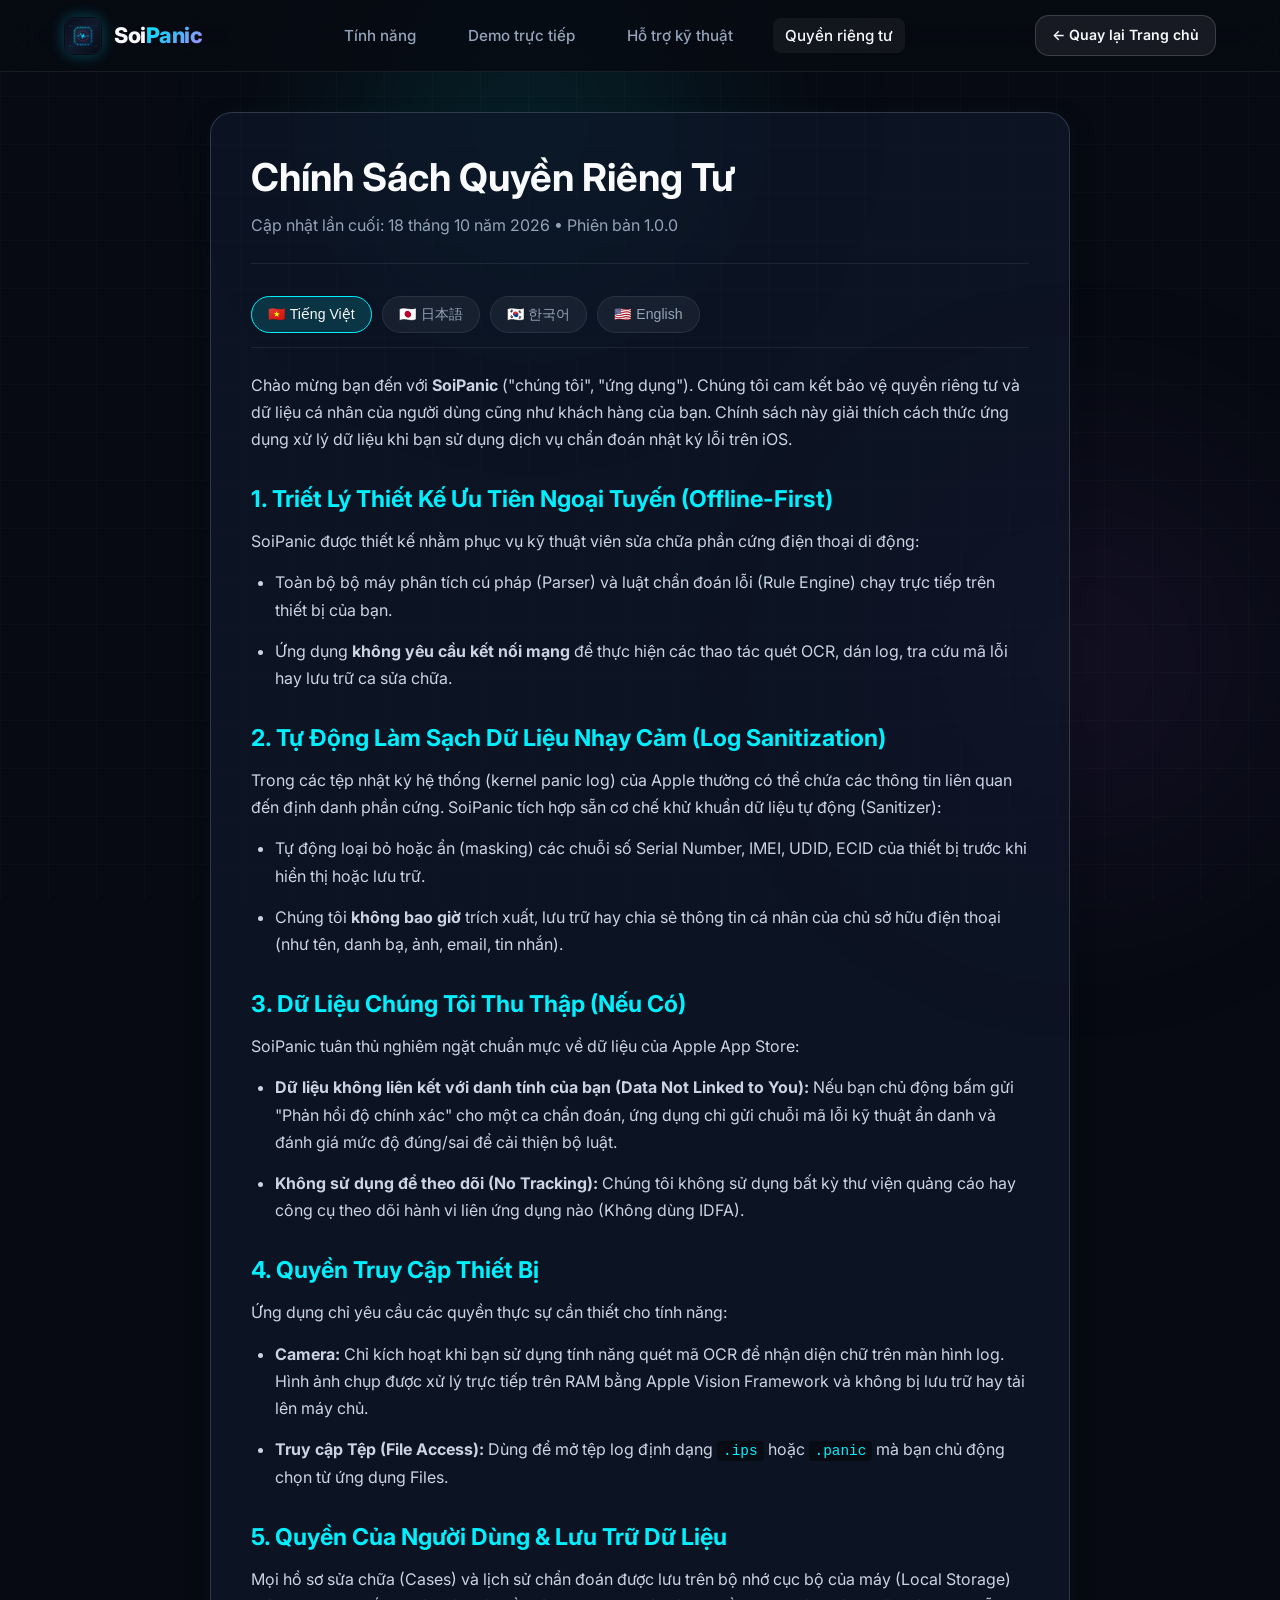
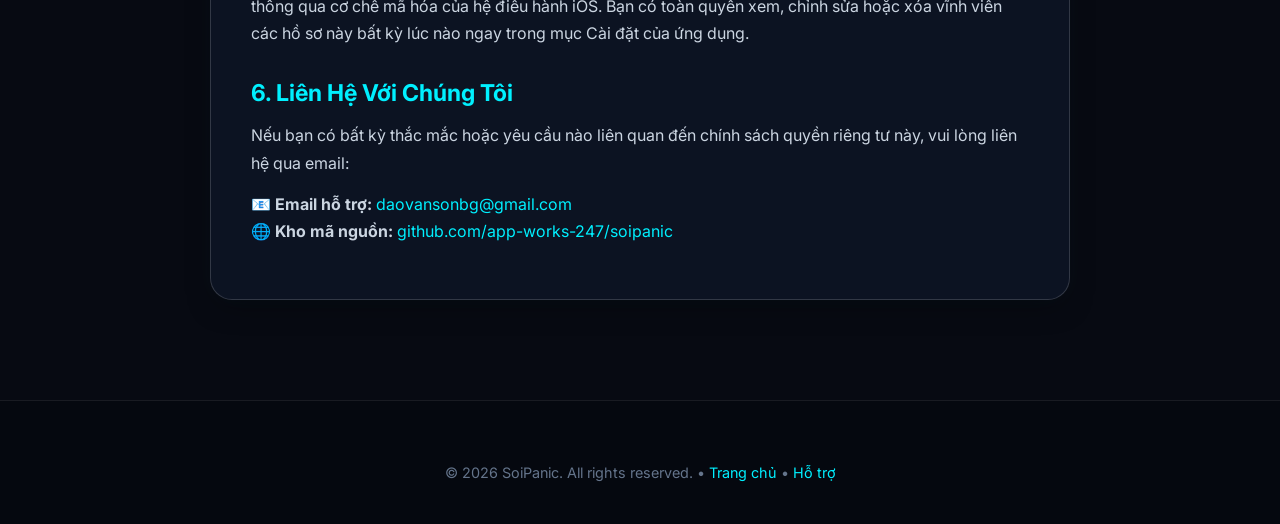
==== privacy.html @ 8706347c "feat: initial release of SoiPanic landing page, privacy policy, and support center" ====
<!DOCTYPE html>
<html lang="vi">
<head>
  <meta charset="UTF-8">
  <meta name="viewport" content="width=device-width, initial-scale=1.0">
  <title>Chính Sách Quyền Riêng Tư | Privacy Policy - SoiPanic</title>

  <!-- SEO Meta Tags -->
  <meta name="description" content="Chính sách quyền riêng tư của ứng dụng SoiPanic. Cam kết bảo vệ dữ liệu khách hàng, xử lý ngoại tuyến và không thu thập thông tin định danh cá nhân.">
  <meta name="robots" content="index, follow">

  <!-- Favicon -->
  <link rel="icon" type="image/svg+xml" href="assets/favicon.svg">
  
  <!-- Google Fonts: Inter -->
  <link rel="preconnect" href="https://fonts.googleapis.com">
  <link rel="preconnect" href="https://fonts.gstatic.com" crossorigin>
  <link href="https://fonts.googleapis.com/css2?family=Inter:wght@400;500;600;700;800&display=swap" rel="stylesheet">

  <!-- Stylesheet -->
  <link rel="stylesheet" href="css/style.css">
  <style>
    .lang-tabs {
      display: flex;
      gap: 10px;
      margin-bottom: 24px;
      flex-wrap: wrap;
      border-bottom: 1px solid var(--border-glass);
      padding-bottom: 14px;
    }
    .lang-tab-btn {
      background: rgba(255, 255, 255, 0.05);
      border: 1px solid var(--border-glass);
      color: var(--text-secondary);
      padding: 8px 16px;
      border-radius: var(--radius-full);
      font-size: 0.88rem;
      cursor: pointer;
      font-weight: 500;
      transition: all 0.2s;
    }
    .lang-tab-btn:hover, .lang-tab-btn.active {
      background: rgba(0, 240, 255, 0.15);
      border-color: var(--cyan);
      color: var(--text-primary);
    }
    .policy-content-section {
      display: none;
    }
    .policy-content-section.active {
      display: block;
      animation: fadeIn 0.3s ease-in-out;
    }
    @keyframes fadeIn {
      from { opacity: 0; transform: translateY(6px); }
      to { opacity: 1; transform: translateY(0); }
    }
  </style>
</head>
<body>

  <!-- Ambient Light Effects -->
  <div class="ambient-glow-1"></div>
  <div class="ambient-glow-2"></div>
  <div class="ambient-grid"></div>

  <!-- Site Header -->
  <header class="site-header">
    <div class="container navbar">
      <a href="index.html" class="brand-logo">
        <img src="assets/logo.svg" alt="SoiPanic Logo" class="brand-icon">
        <span>Soi<span class="gradient-text">Panic</span></span>
      </a>

      <nav>
        <ul class="nav-links">
          <li><a href="index.html#features">Tính năng</a></li>
          <li><a href="index.html#demo">Demo trực tiếp</a></li>
          <li><a href="support.html">Hỗ trợ kỹ thuật</a></li>
          <li><a href="privacy.html" class="active">Quyền riêng tư</a></li>
        </ul>
      </nav>

      <div class="nav-actions">
        <a href="index.html" class="btn btn-secondary" style="padding: 8px 16px; font-size: 0.88rem;">
          ← Quay lại Trang chủ
        </a>
      </div>
    </div>
  </header>

  <main class="container">
    <article class="legal-container">
      <div class="legal-header">
        <h1>Chính Sách Quyền Riêng Tư</h1>
        <p>Cập nhật lần cuối: 18 tháng 10 năm 2026 • Phiên bản 1.0.0</p>
      </div>

      <!-- Language Switcher Tabs for App Review & Global Users -->
      <div class="lang-tabs">
        <button class="lang-tab-btn active" onclick="switchPolicyTab('vi')">🇻🇳 Tiếng Việt</button>
        <button class="lang-tab-btn" onclick="switchPolicyTab('ja')">🇯🇵 日本語</button>
        <button class="lang-tab-btn" onclick="switchPolicyTab('ko')">🇰🇷 한국어</button>
        <button class="lang-tab-btn" onclick="switchPolicyTab('en')">🇺🇸 English</button>
      </div>

      <div class="legal-body">

        <!-- Vietnamese Version -->
        <div id="policy-vi" class="policy-content-section active">
          <p>
            Chào mừng bạn đến với <strong>SoiPanic</strong> ("chúng tôi", "ứng dụng"). Chúng tôi cam kết bảo vệ quyền riêng tư và dữ liệu cá nhân của người dùng cũng như khách hàng của bạn. Chính sách này giải thích cách thức ứng dụng xử lý dữ liệu khi bạn sử dụng dịch vụ chẩn đoán nhật ký lỗi trên iOS.
          </p>

          <h2>1. Triết Lý Thiết Kế Ưu Tiên Ngoại Tuyến (Offline-First)</h2>
          <p>
            SoiPanic được thiết kế nhằm phục vụ kỹ thuật viên sửa chữa phần cứng điện thoại di động:
          </p>
          <ul>
            <li>Toàn bộ bộ máy phân tích cú pháp (Parser) và luật chẩn đoán lỗi (Rule Engine) chạy trực tiếp trên thiết bị của bạn.</li>
            <li>Ứng dụng <strong>không yêu cầu kết nối mạng</strong> để thực hiện các thao tác quét OCR, dán log, tra cứu mã lỗi hay lưu trữ ca sửa chữa.</li>
          </ul>

          <h2>2. Tự Động Làm Sạch Dữ Liệu Nhạy Cảm (Log Sanitization)</h2>
          <p>
            Trong các tệp nhật ký hệ thống (kernel panic log) của Apple thường có thể chứa các thông tin liên quan đến định danh phần cứng. SoiPanic tích hợp sẵn cơ chế khử khuẩn dữ liệu tự động (Sanitizer):
          </p>
          <ul>
            <li>Tự động loại bỏ hoặc ẩn (masking) các chuỗi số Serial Number, IMEI, UDID, ECID của thiết bị trước khi hiển thị hoặc lưu trữ.</li>
            <li>Chúng tôi <strong>không bao giờ</strong> trích xuất, lưu trữ hay chia sẻ thông tin cá nhân của chủ sở hữu điện thoại (như tên, danh bạ, ảnh, email, tin nhắn).</li>
          </ul>

          <h2>3. Dữ Liệu Chúng Tôi Thu Thập (Nếu Có)</h2>
          <p>
            SoiPanic tuân thủ nghiêm ngặt chuẩn mực về dữ liệu của Apple App Store:
          </p>
          <ul>
            <li><strong>Dữ liệu không liên kết với danh tính của bạn (Data Not Linked to You):</strong> Nếu bạn chủ động bấm gửi "Phản hồi độ chính xác" cho một ca chẩn đoán, ứng dụng chỉ gửi chuỗi mã lỗi kỹ thuật ẩn danh và đánh giá mức độ đúng/sai để cải thiện bộ luật.</li>
            <li><strong>Không sử dụng để theo dõi (No Tracking):</strong> Chúng tôi không sử dụng bất kỳ thư viện quảng cáo hay công cụ theo dõi hành vi liên ứng dụng nào (Không dùng IDFA).</li>
          </ul>

          <h2>4. Quyền Truy Cập Thiết Bị</h2>
          <p>Ứng dụng chỉ yêu cầu các quyền thực sự cần thiết cho tính năng:</p>
          <ul>
            <li><strong>Camera:</strong> Chỉ kích hoạt khi bạn sử dụng tính năng quét mã OCR để nhận diện chữ trên màn hình log. Hình ảnh chụp được xử lý trực tiếp trên RAM bằng Apple Vision Framework và không bị lưu trữ hay tải lên máy chủ.</li>
            <li><strong>Truy cập Tệp (File Access):</strong> Dùng để mở tệp log định dạng <code>.ips</code> hoặc <code>.panic</code> mà bạn chủ động chọn từ ứng dụng Files.</li>
          </ul>

          <h2>5. Quyền Của Người Dùng & Lưu Trữ Dữ Liệu</h2>
          <p>
            Mọi hồ sơ sửa chữa (Cases) và lịch sử chẩn đoán được lưu trên bộ nhớ cục bộ của máy (Local Storage) thông qua cơ chế mã hóa của hệ điều hành iOS. Bạn có toàn quyền xem, chỉnh sửa hoặc xóa vĩnh viễn các hồ sơ này bất kỳ lúc nào ngay trong mục Cài đặt của ứng dụng.
          </p>

          <h2>6. Liên Hệ Với Chúng Tôi</h2>
          <p>
            Nếu bạn có bất kỳ thắc mắc hoặc yêu cầu nào liên quan đến chính sách quyền riêng tư này, vui lòng liên hệ qua email:
          </p>
          <p>
            📧 <strong>Email hỗ trợ:</strong> <a href="mailto:daovansonbg@gmail.com" style="color: var(--cyan);">daovansonbg@gmail.com</a><br>
            🌐 <strong>Kho mã nguồn:</strong> <a href="https://github.com/app-works-247/soipanic" target="_blank" rel="noopener" style="color: var(--cyan);">github.com/app-works-247/soipanic</a>
          </p>
        </div>

        <!-- Japanese Version -->
        <div id="policy-ja" class="policy-content-section">
          <p>
            <strong>SoiPanic</strong>（以下「本アプリ」）は、ユーザーおよびエンドユーザーのプライバシー保護を最優先事項として設計されています。本プライバシーポリシーでは、本アプリがどのようにデータを処理するかをご説明します。
          </p>

          <h2>1. ローカル処理・オフライン設計方針</h2>
          <ul>
            <li>本アプリのカーネルパニックログ構文解析およびハードウェア障害ルールエンジンは、お客様の端末（iOS端末）上で完全にオフラインで動作します。</li>
            <li>パニックログの分析、OCR文字認識、ハードウェア検索を実行する際に、外部サーバーへの通信は発生しません。</li>
          </ul>

          <h2>2. 機密情報の自動マスキング（サニタイズ）</h2>
          <ul>
            <li>パニックログ内に含まれ得る端末固有の識別情報（シリアル番号、UDID、IMEIなど）は、アプリ内部のサニタイザー機能により自動的にマスキング・削除されます。</li>
            <li>お客様の個人情報（氏名、連絡先、写真、メッセージ等）を取得・保存・共有することは一切ありません。</li>
          </ul>

          <h2>3. 収集されるデータ（該当する場合）</h2>
          <ul>
            <li><strong>個人と紐付けられないデータ：</strong> 診断精度向上のためにユーザーが任意でフィードバックを送信した場合にのみ、匿名の障害コードと正誤判定データが送信されます。</li>
            <li><strong>トラッキングの不使用：</strong> 本アプリはIDFAなどの広告識別子を利用したトラッキングを行いません。</li>
          </ul>

          <h2>4. デバイスへのアクセス権限</h2>
          <ul>
            <li><strong>カメラ権限：</strong> パニックログ画面のOCR読み取り機能でのみ使用されます。画像は端末内でVisionフレームワークによりリアルタイム処理され、外部送信されません。</li>
          </ul>

          <h2>5. お問い合わせ</h2>
          <p>
            プライバシーに関するお問い合わせは、下記までご連絡ください。<br>
            📧 Eメール：<a href="mailto:daovansonbg@gmail.com" style="color: var(--cyan);">daovansonbg@gmail.com</a>
          </p>
        </div>

        <!-- Korean Version -->
        <div id="policy-ko" class="policy-content-section">
          <p>
            <strong>SoiPanic</strong>(이하 "본 앱")은 사용자의 개인정보와 고객 데이터를 소중히 보호하며, Apple의 App Store 개인정보 보호 가이드라인을 철저히 준수합니다.
          </p>

          <h2>1. 오프라인 우선 설계 (Offline-First)</h2>
          <ul>
            <li>패닉 로그 분석 및 고장 진단 규칙 엔진은 사용자의 기기 내에서 100% 로컬로 작동합니다.</li>
            <li>인터넷 연결 없이도 로그 분석, OCR 문자 인식, 하드웨어 회로 검색 기능이 원활히 실행됩니다.</li>
          </ul>

          <h2>2. 기기 식별 정보의 자동 비식별화 (Sanitization)</h2>
          <ul>
            <li>로그 내에 포함될 수 있는 일련번호(Serial Number), IMEI, UDID 등 기기 고유 식별자는 내부 필터를 통해 자동으로 마스킹 처리됩니다.</li>
            <li>사용자의 이름, 연락처, 사진 등 개인 데이터를 일체 수집하거나 전송하지 않습니다.</li>
          </ul>

          <h2>3. 데이터 수집 및 추적 금지</h2>
          <ul>
            <li><strong>식별되지 않는 진단 데이터:</strong> 진단 정확도 피드백을 자발적으로 제출할 때에만 익명화된 오류 코드 및 평가 결과가 전송됩니다.</li>
            <li><strong>추적(Tracking) 없음:</strong> 본 앱은 광고 목적의 추적이나 서드파티 광고 라이브러리를 포함하지 않습니다.</li>
          </ul>

          <h2>4. 문의처</h2>
          <p>
            개인정보 보호와 관련된 문의사항은 아래 연락처로 문의해 주시기 바랍니다.<br>
            📧 이메일: <a href="mailto:daovansonbg@gmail.com" style="color: var(--cyan);">daovansonbg@gmail.com</a>
          </p>
        </div>

        <!-- English Version -->
        <div id="policy-en" class="policy-content-section">
          <p>
            Welcome to <strong>SoiPanic</strong> ("we", "our", or "the App"). We are committed to protecting user privacy and ensuring transparent data practices in compliance with Apple App Store Review Guideline 5.1.1.
          </p>

          <h2>1. Offline-First Architecture</h2>
          <ul>
            <li>All kernel panic log parsing, bitmask rule matching, and hardware component lookups execute locally on your iOS device.</li>
            <li>Core diagnostics function completely without requiring an internet connection.</li>
          </ul>

          <h2>2. Automatic Log Sanitization</h2>
          <ul>
            <li>System crash logs may contain hardware IDs. SoiPanic automatically strips out or masks serial numbers, IMEIs, and device UDIDs before parsing or storing.</li>
            <li>We do not access or collect personal data such as names, photos, contacts, or messages.</li>
          </ul>

          <h2>3. Data Collection & Tracking</h2>
          <ul>
            <li><strong>Data Not Linked to You:</strong> If you voluntarily submit diagnostic accuracy feedback, only anonymous error signatures and rating flags are transmitted to improve rule accuracy.</li>
            <li><strong>No Tracking:</strong> We do not track users across other apps or websites, and we do not use advertising identifiers (IDFA).</li>
          </ul>

          <h2>4. Device Permissions</h2>
          <ul>
            <li><strong>Camera:</strong> Used exclusively for on-device OCR scanning of panic log text from screen captures via Apple's Vision framework. Images are never uploaded.</li>
            <li><strong>Files Access:</strong> Used solely to open <code>.ips</code> and <code>.panic</code> files selected by the user.</li>
          </ul>

          <h2>5. Contact Information</h2>
          <p>
            If you have questions regarding this Privacy Policy, please contact us at:<br>
            📧 Email: <a href="mailto:daovansonbg@gmail.com" style="color: var(--cyan);">daovansonbg@gmail.com</a>
          </p>
        </div>

      </div>
    </article>
  </main>

  <footer class="site-footer">
    <div class="container" style="text-align: center;">
      <p style="color: var(--text-muted); font-size: 0.9rem;">
        © 2026 SoiPanic. All rights reserved. • <a href="index.html" style="color: var(--cyan);">Trang chủ</a> • <a href="support.html" style="color: var(--cyan);">Hỗ trợ</a>
      </p>
    </div>
  </footer>

  <script>
    function switchPolicyTab(lang) {
      document.querySelectorAll('.lang-tab-btn').forEach(btn => btn.classList.remove('active'));
      document.querySelectorAll('.policy-content-section').forEach(sec => sec.classList.remove('active'));

      event.target.classList.add('active');
      const targetSec = document.getElementById('policy-' + lang);
      if (targetSec) targetSec.classList.add('active');
    }
  </script>
</body>
</html>
---- css/style.css ----
/* ==========================================================================
   SoiPanic - Modern Futuristic Dark Theme & Glassmorphism Design System
   ========================================================================== */

:root {
  --bg-primary: #070a12;
  --bg-secondary: #0d1322;
  --bg-card: rgba(15, 23, 42, 0.7);
  --bg-card-hover: rgba(22, 33, 58, 0.85);
  --bg-elevated: rgba(30, 41, 59, 0.6);
  
  --border-glass: rgba(255, 255, 255, 0.08);
  --border-glass-bright: rgba(255, 255, 255, 0.16);
  --border-accent: rgba(0, 240, 255, 0.35);

  --cyan: #00f0ff;
  --cyan-glow: rgba(0, 240, 255, 0.3);
  --blue: #38bdf8;
  --purple: #a855f7;
  --purple-glow: rgba(168, 85, 247, 0.3);
  --emerald: #10b981;
  --amber: #f59e0b;
  --rose: #f43f5e;

  --text-primary: #f8fafc;
  --text-secondary: #94a3b8;
  --text-muted: #64748b;

  --font-sans: 'Inter', -apple-system, BlinkMacSystemFont, "Segoe UI", Roboto, Helvetica, Arial, sans-serif;
  --font-mono: ui-monospace, SFMono-Regular, Menlo, Monaco, Consolas, "Liberation Mono", "Courier New", monospace;

  --radius-sm: 8px;
  --radius-md: 14px;
  --radius-lg: 22px;
  --radius-full: 9999px;

  --shadow-card: 0 10px 30px -10px rgba(0, 0, 0, 0.5), 0 0 20px 0 rgba(0, 240, 255, 0.04);
  --shadow-glow: 0 0 40px -10px var(--cyan-glow);
  
  --container-max: 1200px;
  --nav-height: 72px;
}

*, *::before, *::after {
  box-sizing: border-box;
  margin: 0;
  padding: 0;
}

html {
  scroll-behavior: smooth;
  color-scheme: dark;
}

body {
  font-family: var(--font-sans);
  background-color: var(--bg-primary);
  color: var(--text-primary);
  line-height: 1.6;
  overflow-x: hidden;
  position: relative;
  min-height: 100vh;
}

/* Background Ambient Glow Orbs */
.ambient-glow-1 {
  position: fixed;
  top: -150px;
  left: 20%;
  width: 550px;
  height: 550px;
  background: radial-gradient(circle, rgba(0, 240, 255, 0.12) 0%, rgba(0, 0, 0, 0) 70%);
  pointer-events: none;
  z-index: 0;
  filter: blur(80px);
}

.ambient-glow-2 {
  position: fixed;
  top: 40%;
  right: -100px;
  width: 600px;
  height: 600px;
  background: radial-gradient(circle, rgba(168, 85, 247, 0.1) 0%, rgba(0, 0, 0, 0) 70%);
  pointer-events: none;
  z-index: 0;
  filter: blur(90px);
}

.ambient-grid {
  position: fixed;
  inset: 0;
  background-image: 
    linear-gradient(to right, rgba(255, 255, 255, 0.02) 1px, transparent 1px),
    linear-gradient(to bottom, rgba(255, 255, 255, 0.02) 1px, transparent 1px);
  background-size: 48px 48px;
  pointer-events: none;
  z-index: 0;
}

.container {
  width: 100%;
  max-width: var(--container-max);
  margin-left: auto;
  margin-right: auto;
  padding-left: 24px;
  padding-right: 24px;
  position: relative;
  z-index: 1;
}

/* Typography */
h1, h2, h3, h4, h5, h6 {
  color: var(--text-primary);
  font-weight: 700;
  line-height: 1.25;
}

a {
  color: inherit;
  text-decoration: none;
  transition: all 0.2s ease;
}

.gradient-text {
  background: linear-gradient(135deg, #00f0ff 0%, #38bdf8 45%, #c084fc 100%);
  -webkit-background-clip: text;
  -webkit-text-fill-color: transparent;
  display: inline-block;
}

.gradient-text-purple {
  background: linear-gradient(135deg, #c084fc 0%, #ec4899 100%);
  -webkit-background-clip: text;
  -webkit-text-fill-color: transparent;
  display: inline-block;
}

/* Glassmorphism Cards */
.glass-panel {
  background: var(--bg-card);
  backdrop-filter: blur(24px);
  -webkit-backdrop-filter: blur(24px);
  border: 1px solid var(--border-glass);
  border-radius: var(--radius-lg);
  box-shadow: var(--shadow-card);
  transition: all 0.3s cubic-bezier(0.16, 1, 0.3, 1);
}

.glass-panel:hover {
  border-color: var(--border-glass-bright);
}

/* Navbar */
.site-header {
  position: sticky;
  top: 0;
  z-index: 100;
  height: var(--nav-height);
  background: rgba(7, 10, 18, 0.8);
  backdrop-filter: blur(20px);
  -webkit-backdrop-filter: blur(20px);
  border-bottom: 1px solid var(--border-glass);
}

.navbar {
  display: flex;
  align-items: center;
  justify-content: space-between;
  height: 100%;
}

.brand-logo {
  display: flex;
  align-items: center;
  gap: 12px;
  font-weight: 800;
  font-size: 1.35rem;
  letter-spacing: -0.02em;
}

.brand-icon {
  width: 38px;
  height: 38px;
  border-radius: 10px;
  box-shadow: 0 0 15px var(--cyan-glow);
}

.nav-links {
  display: flex;
  align-items: center;
  gap: 28px;
  list-style: none;
}

.nav-links a {
  color: var(--text-secondary);
  font-size: 0.95rem;
  font-weight: 500;
  padding: 8px 12px;
  border-radius: var(--radius-sm);
}

.nav-links a:hover, .nav-links a.active {
  color: var(--text-primary);
  background: rgba(255, 255, 255, 0.05);
}

.nav-actions {
  display: flex;
  align-items: center;
  gap: 16px;
}

/* Language Selector */
.lang-selector {
  position: relative;
}

.lang-btn {
  display: flex;
  align-items: center;
  gap: 8px;
  background: rgba(255, 255, 255, 0.06);
  border: 1px solid var(--border-glass);
  color: var(--text-primary);
  padding: 8px 14px;
  border-radius: var(--radius-md);
  font-size: 0.88rem;
  font-weight: 500;
  cursor: pointer;
  transition: all 0.2s;
}

.lang-btn:hover {
  background: rgba(255, 255, 255, 0.1);
  border-color: var(--border-glass-bright);
}

.lang-dropdown {
  position: absolute;
  top: calc(100% + 8px);
  right: 0;
  background: #0f172a;
  border: 1px solid var(--border-glass-bright);
  border-radius: var(--radius-md);
  box-shadow: 0 15px 35px rgba(0, 0, 0, 0.6);
  min-width: 170px;
  padding: 6px;
  list-style: none;
  opacity: 0;
  visibility: hidden;
  transform: translateY(-8px);
  transition: all 0.2s cubic-bezier(0.16, 1, 0.3, 1);
  z-index: 101;
}

.lang-dropdown.show {
  opacity: 1;
  visibility: visible;
  transform: translateY(0);
}

.lang-dropdown li button {
  width: 100%;
  display: flex;
  align-items: center;
  gap: 10px;
  padding: 9px 12px;
  background: none;
  border: none;
  color: var(--text-secondary);
  font-size: 0.9rem;
  text-align: left;
  border-radius: var(--radius-sm);
  cursor: pointer;
  transition: all 0.15s;
}

.lang-dropdown li button:hover, .lang-dropdown li button.active {
  color: var(--text-primary);
  background: rgba(0, 240, 255, 0.12);
}

/* Mobile Toggle */
.mobile-toggle {
  display: none;
  background: none;
  border: none;
  color: var(--text-primary);
  cursor: pointer;
  padding: 6px;
}

/* Buttons */
.btn {
  display: inline-flex;
  align-items: center;
  justify-content: center;
  gap: 10px;
  padding: 12px 24px;
  border-radius: var(--radius-md);
  font-size: 0.95rem;
  font-weight: 600;
  cursor: pointer;
  transition: all 0.25s cubic-bezier(0.16, 1, 0.3, 1);
  border: none;
  text-decoration: none;
}

.btn-primary {
  background: linear-gradient(135deg, #00f0ff 0%, #0099ff 100%);
  color: #050811;
  box-shadow: 0 4px 20px -2px rgba(0, 240, 255, 0.4);
}

.btn-primary:hover {
  transform: translateY(-2px);
  box-shadow: 0 8px 30px -2px rgba(0, 240, 255, 0.6);
  filter: brightness(1.1);
}

.btn-secondary {
  background: rgba(255, 255, 255, 0.07);
  color: var(--text-primary);
  border: 1px solid var(--border-glass-bright);
}

.btn-secondary:hover {
  background: rgba(255, 255, 255, 0.12);
  border-color: rgba(255, 255, 255, 0.3);
  transform: translateY(-2px);
}

.btn-appstore {
  background: #000;
  color: #fff;
  border: 1px solid rgba(255, 255, 255, 0.25);
  padding: 10px 20px;
  border-radius: 12px;
  display: inline-flex;
  align-items: center;
  gap: 12px;
  box-shadow: 0 8px 25px rgba(0, 0, 0, 0.5);
  transition: all 0.25s ease;
}

.btn-appstore:hover {
  border-color: #00f0ff;
  transform: translateY(-2px);
  box-shadow: 0 10px 30px rgba(0, 240, 255, 0.2);
}

.btn-appstore svg {
  width: 24px;
  height: 24px;
  fill: currentColor;
}

.btn-appstore-text {
  display: flex;
  flex-direction: column;
  text-align: left;
}

.btn-appstore-text .sub {
  font-size: 0.68rem;
  letter-spacing: 0.05em;
  text-transform: uppercase;
  color: var(--text-secondary);
}

.btn-appstore-text .main {
  font-size: 1.1rem;
  font-weight: 700;
  line-height: 1.1;
}

/* Badge */
.pill-badge {
  display: inline-flex;
  align-items: center;
  gap: 8px;
  padding: 6px 14px;
  border-radius: var(--radius-full);
  background: rgba(0, 240, 255, 0.08);
  border: 1px solid rgba(0, 240, 255, 0.25);
  color: var(--cyan);
  font-size: 0.85rem;
  font-weight: 600;
  margin-bottom: 24px;
  box-shadow: 0 0 15px rgba(0, 240, 255, 0.1);
}

.pill-dot {
  width: 8px;
  height: 8px;
  border-radius: 50%;
  background-color: var(--cyan);
  box-shadow: 0 0 8px var(--cyan);
  animation: pulse 2s infinite;
}

@keyframes pulse {
  0%, 100% { opacity: 1; transform: scale(1); }
  50% { opacity: 0.4; transform: scale(0.85); }
}

/* Hero Section */
.hero-section {
  padding: 70px 0 90px;
  position: relative;
}

.hero-grid {
  display: grid;
  grid-template-columns: 1.1fr 0.9fr;
  gap: 50px;
  align-items: center;
}

.hero-content h1 {
  font-size: 3.25rem;
  font-weight: 800;
  letter-spacing: -0.03em;
  margin-bottom: 20px;
}

.hero-subtitle {
  font-size: 1.18rem;
  color: var(--text-secondary);
  line-height: 1.65;
  margin-bottom: 34px;
}

.hero-ctas {
  display: flex;
  align-items: center;
  gap: 18px;
  flex-wrap: wrap;
  margin-bottom: 36px;
}

.hero-badges-row {
  display: flex;
  align-items: center;
  gap: 24px;
  color: var(--text-secondary);
  font-size: 0.9rem;
  border-top: 1px solid var(--border-glass);
  padding-top: 24px;
}

.hero-badge-item {
  display: flex;
  align-items: center;
  gap: 8px;
}

.hero-badge-item svg {
  color: var(--cyan);
}

/* Phone Mockup */
.mockup-wrapper {
  position: relative;
  display: flex;
  justify-content: center;
}

.phone-mockup {
  width: 320px;
  height: 650px;
  background: #090d16;
  border-radius: 48px;
  border: 4px solid #1e293b;
  box-shadow: 
    0 0 0 2px rgba(255, 255, 255, 0.1),
    0 25px 60px -15px rgba(0, 0, 0, 0.8),
    0 0 50px -10px var(--cyan-glow);
  position: relative;
  overflow: hidden;
  display: flex;
  flex-direction: column;
}

.phone-island {
  position: absolute;
  top: 12px;
  left: 50%;
  transform: translateX(-50%);
  width: 95px;
  height: 24px;
  background: #000;
  border-radius: 20px;
  z-index: 10;
}

.phone-screen {
  flex: 1;
  padding: 50px 18px 20px;
  display: flex;
  flex-direction: column;
  gap: 14px;
  overflow-y: auto;
  font-size: 0.85rem;
}

.app-mock-header {
  display: flex;
  justify-content: space-between;
  align-items: center;
}

.app-mock-title {
  font-size: 1.1rem;
  font-weight: 700;
}

.app-mock-device {
  background: rgba(0, 240, 255, 0.1);
  border: 1px solid rgba(0, 240, 255, 0.3);
  padding: 4px 10px;
  border-radius: 20px;
  font-size: 0.72rem;
  color: var(--cyan);
  font-weight: 600;
}

.app-mock-card {
  background: rgba(255, 255, 255, 0.04);
  border: 1px solid rgba(255, 255, 255, 0.08);
  border-radius: 14px;
  padding: 12px;
}

.app-mock-suspect {
  border-left: 3px solid var(--rose);
}

.app-mock-suspect-title {
  display: flex;
  justify-content: space-between;
  font-weight: 700;
  color: #fff;
  font-size: 0.9rem;
  margin-bottom: 4px;
}

.app-mock-score {
  color: #34d399;
  font-size: 0.75rem;
  font-weight: 700;
}

.app-mock-desc {
  font-size: 0.76rem;
  color: var(--text-secondary);
  line-height: 1.4;
  margin-bottom: 8px;
}

.app-mock-code {
  background: rgba(0, 0, 0, 0.5);
  padding: 6px 8px;
  border-radius: 8px;
  font-family: var(--font-mono);
  font-size: 0.68rem;
  color: var(--cyan);
  white-space: pre-wrap;
  word-break: break-all;
}

/* Interactive Demo Section */
.demo-section {
  padding: 90px 0;
  position: relative;
}

.section-head {
  text-align: center;
  max-width: 760px;
  margin: 0 auto 50px;
}

.section-head h2 {
  font-size: 2.4rem;
  margin-bottom: 16px;
  letter-spacing: -0.02em;
}

.section-head p {
  color: var(--text-secondary);
  font-size: 1.1rem;
}

.demo-console {
  background: #090e18;
  border: 1px solid var(--border-glass-bright);
  border-radius: var(--radius-lg);
  box-shadow: 0 20px 50px rgba(0, 0, 0, 0.6), 0 0 30px rgba(0, 240, 255, 0.08);
  overflow: hidden;
}

.demo-toolbar {
  display: flex;
  align-items: center;
  justify-content: space-between;
  padding: 14px 20px;
  background: rgba(255, 255, 255, 0.03);
  border-bottom: 1px solid var(--border-glass);
}

.demo-pills {
  display: flex;
  align-items: center;
  gap: 10px;
  flex-wrap: wrap;
}

.demo-pill-btn {
  background: rgba(255, 255, 255, 0.05);
  border: 1px solid var(--border-glass);
  color: var(--text-secondary);
  padding: 7px 14px;
  border-radius: var(--radius-full);
  font-size: 0.82rem;
  cursor: pointer;
  font-weight: 500;
  transition: all 0.2s;
}

.demo-pill-btn:hover, .demo-pill-btn.active {
  background: rgba(0, 240, 255, 0.15);
  border-color: var(--cyan);
  color: var(--text-primary);
}

.demo-grid {
  display: grid;
  grid-template-columns: 1fr 1fr;
  min-height: 420px;
}

.demo-input-pane {
  padding: 20px;
  display: flex;
  flex-direction: column;
  border-right: 1px solid var(--border-glass);
}

.demo-textarea {
  flex: 1;
  width: 100%;
  background: rgba(0, 0, 0, 0.35);
  border: 1px solid var(--border-glass);
  border-radius: var(--radius-md);
  padding: 14px;
  color: #38bdf8;
  font-family: var(--font-mono);
  font-size: 0.82rem;
  resize: none;
  outline: none;
  line-height: 1.5;
}

.demo-textarea:focus {
  border-color: var(--cyan);
}

.demo-actions {
  display: flex;
  justify-content: flex-end;
  gap: 12px;
  margin-top: 14px;
}

.demo-output-pane {
  padding: 24px;
  background: rgba(13, 19, 34, 0.5);
  display: flex;
  flex-direction: column;
  gap: 16px;
  overflow-y: auto;
}

.result-card {
  background: rgba(18, 26, 46, 0.85);
  border: 1px solid var(--border-glass-bright);
  border-radius: var(--radius-md);
  padding: 18px;
  display: flex;
  flex-direction: column;
  gap: 12px;
}

.result-header {
  display: flex;
  justify-content: space-between;
  align-items: center;
}

.badge-confidence {
  background: rgba(16, 185, 129, 0.15);
  color: #34d399;
  border: 1px solid rgba(16, 185, 129, 0.3);
  padding: 4px 10px;
  border-radius: var(--radius-full);
  font-size: 0.78rem;
  font-weight: 700;
}

.safe-check-box {
  background: rgba(0, 0, 0, 0.3);
  border-left: 3px solid var(--cyan);
  padding: 10px 14px;
  border-radius: 0 var(--radius-sm) var(--radius-sm) 0;
  font-size: 0.85rem;
}

/* Feature Cards Grid */
.features-section {
  padding: 90px 0;
}

.features-grid {
  display: grid;
  grid-template-columns: repeat(3, 1fr);
  gap: 28px;
}

.feature-card {
  padding: 32px 28px;
  display: flex;
  flex-direction: column;
  gap: 16px;
  position: relative;
  overflow: hidden;
}

.feature-card:hover {
  transform: translateY(-4px);
  border-color: var(--cyan);
  box-shadow: 0 15px 40px -10px var(--cyan-glow);
}

.feature-icon-box {
  width: 54px;
  height: 54px;
  border-radius: 14px;
  display: flex;
  align-items: center;
  justify-content: center;
  background: rgba(0, 240, 255, 0.1);
  border: 1px solid rgba(0, 240, 255, 0.25);
  color: var(--cyan);
  font-size: 1.4rem;
}

.feature-card h3 {
  font-size: 1.3rem;
  font-weight: 700;
}

.feature-card p {
  color: var(--text-secondary);
  font-size: 0.95rem;
  line-height: 1.6;
}

/* Step-by-Step Flow */
.steps-section {
  padding: 90px 0;
}

.steps-grid {
  display: grid;
  grid-template-columns: repeat(3, 1fr);
  gap: 30px;
  position: relative;
}

.step-card {
  padding: 30px;
  position: relative;
}

.step-number {
  font-size: 3rem;
  font-weight: 900;
  line-height: 1;
  color: rgba(255, 255, 255, 0.06);
  position: absolute;
  top: 20px;
  right: 24px;
}

.step-card h3 {
  margin: 16px 0 10px;
  font-size: 1.25rem;
}

.step-card p {
  color: var(--text-secondary);
  font-size: 0.95rem;
}

/* Supported Devices Strip */
.devices-section {
  padding: 60px 0;
  border-top: 1px solid var(--border-glass);
  border-bottom: 1px solid var(--border-glass);
  background: rgba(0, 0, 0, 0.2);
}

.devices-wrapper {
  text-align: center;
}

.devices-tags {
  display: flex;
  flex-wrap: wrap;
  justify-content: center;
  gap: 12px;
  margin-top: 24px;
}

.device-tag {
  background: rgba(255, 255, 255, 0.04);
  border: 1px solid var(--border-glass);
  padding: 6px 16px;
  border-radius: var(--radius-full);
  font-size: 0.88rem;
  color: var(--text-secondary);
  transition: all 0.2s;
}

.device-tag:hover {
  color: var(--cyan);
  border-color: var(--cyan);
  background: rgba(0, 240, 255, 0.06);
}

/* FAQ Accordion */
.faq-section {
  padding: 90px 0;
}

.faq-list {
  max-width: 800px;
  margin: 0 auto;
  display: flex;
  flex-direction: column;
  gap: 16px;
}

.faq-item {
  background: var(--bg-card);
  border: 1px solid var(--border-glass);
  border-radius: var(--radius-md);
  overflow: hidden;
  transition: all 0.2s;
}

.faq-question {
  width: 100%;
  padding: 20px 24px;
  display: flex;
  justify-content: space-between;
  align-items: center;
  background: none;
  border: none;
  color: var(--text-primary);
  font-size: 1.05rem;
  font-weight: 600;
  text-align: left;
  cursor: pointer;
}

.faq-question svg {
  color: var(--text-secondary);
  transition: transform 0.25s ease;
}

.faq-item.active .faq-question svg {
  transform: rotate(180deg);
  color: var(--cyan);
}

.faq-answer {
  max-height: 0;
  overflow: hidden;
  transition: max-height 0.3s ease-out;
  padding: 0 24px;
  color: var(--text-secondary);
  font-size: 0.95rem;
  line-height: 1.65;
}

.faq-item.active .faq-answer {
  padding-bottom: 20px;
}

/* Call to Action Banner */
.cta-banner {
  padding: 90px 0 110px;
}

.cta-box {
  background: linear-gradient(135deg, rgba(16, 26, 48, 0.9) 0%, rgba(30, 24, 56, 0.9) 100%);
  border: 1px solid rgba(0, 240, 255, 0.3);
  border-radius: 28px;
  padding: 60px 40px;
  text-align: center;
  box-shadow: 0 20px 60px rgba(0, 0, 0, 0.5), 0 0 50px rgba(0, 240, 255, 0.15);
  position: relative;
  overflow: hidden;
}

.cta-box h2 {
  font-size: 2.6rem;
  margin-bottom: 18px;
}

.cta-box p {
  color: var(--text-secondary);
  font-size: 1.15rem;
  max-width: 650px;
  margin: 0 auto 36px;
}

/* Footer */
.site-footer {
  border-top: 1px solid var(--border-glass);
  padding: 60px 0 40px;
  background: rgba(5, 8, 15, 0.9);
  font-size: 0.9rem;
  color: var(--text-secondary);
}

.footer-grid {
  display: grid;
  grid-template-columns: 2fr 1fr 1fr 1fr;
  gap: 40px;
  margin-bottom: 50px;
}

.footer-col h4 {
  color: var(--text-primary);
  margin-bottom: 18px;
  font-size: 1rem;
}

.footer-col ul {
  list-style: none;
  display: flex;
  flex-direction: column;
  gap: 10px;
}

.footer-col ul a:hover {
  color: var(--cyan);
}

.footer-bottom {
  display: flex;
  justify-content: space-between;
  align-items: center;
  border-top: 1px solid var(--border-glass);
  padding-top: 30px;
  flex-wrap: wrap;
  gap: 16px;
}

/* Privacy & Legal Content Pages */
.legal-container {
  max-width: 860px;
  margin: 40px auto 100px;
  padding: 40px;
  background: var(--bg-card);
  border: 1px solid var(--border-glass-bright);
  border-radius: var(--radius-lg);
  box-shadow: var(--shadow-card);
}

.legal-header {
  border-bottom: 1px solid var(--border-glass);
  padding-bottom: 24px;
  margin-bottom: 32px;
}

.legal-header h1 {
  font-size: 2.4rem;
  margin-bottom: 12px;
}

.legal-header p {
  color: var(--text-secondary);
}

.legal-body h2 {
  font-size: 1.45rem;
  margin: 32px 0 14px;
  color: var(--cyan);
}

.legal-body h3 {
  font-size: 1.15rem;
  margin: 20px 0 10px;
}

.legal-body p, .legal-body li {
  color: #cbd5e1;
  font-size: 1rem;
  line-height: 1.7;
  margin-bottom: 14px;
}

.legal-body ul, .legal-body ol {
  padding-left: 24px;
  margin-bottom: 18px;
}

.legal-body code {
  background: rgba(0, 0, 0, 0.4);
  color: var(--cyan);
  padding: 2px 6px;
  border-radius: 4px;
  font-family: var(--font-mono);
  font-size: 0.9em;
}

/* Responsive Media Queries */
@media (max-width: 1024px) {
  .hero-grid {
    grid-template-columns: 1fr;
    text-align: center;
  }
  .hero-content h1 {
    font-size: 2.6rem;
  }
  .hero-ctas {
    justify-content: center;
  }
  .hero-badges-row {
    justify-content: center;
  }
  .features-grid, .steps-grid {
    grid-template-columns: repeat(2, 1fr);
  }
  .demo-grid {
    grid-template-columns: 1fr;
  }
  .demo-input-pane {
    border-right: none;
    border-bottom: 1px solid var(--border-glass);
  }
  .footer-grid {
    grid-template-columns: 1fr 1fr;
  }
}

@media (max-width: 768px) {
  .nav-links {
    display: none;
  }
  .mobile-toggle {
    display: block;
  }
  .features-grid, .steps-grid {
    grid-template-columns: 1fr;
  }
  .footer-grid {
    grid-template-columns: 1fr;
  }
  .cta-box {
    padding: 40px 20px;
  }
  .cta-box h2 {
    font-size: 2rem;
  }
  .legal-container {
    padding: 24px 18px;
  }
}
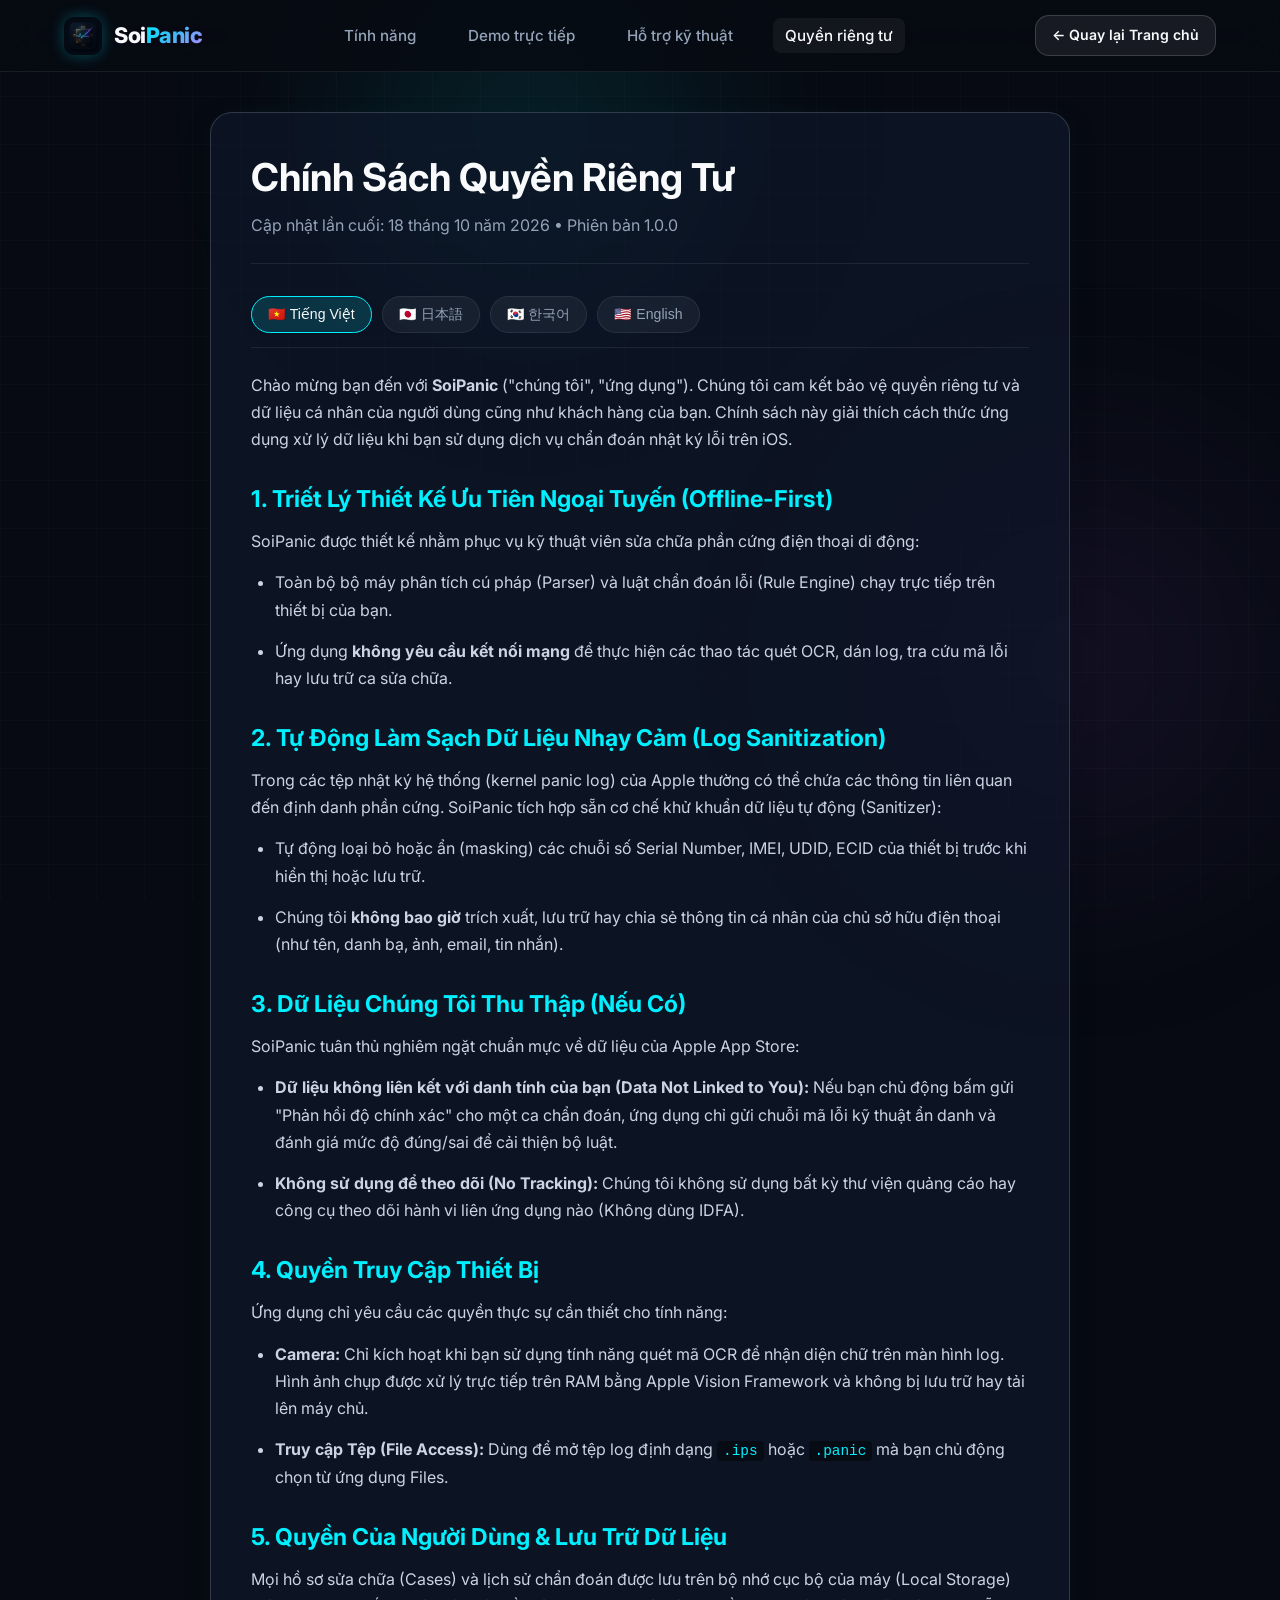
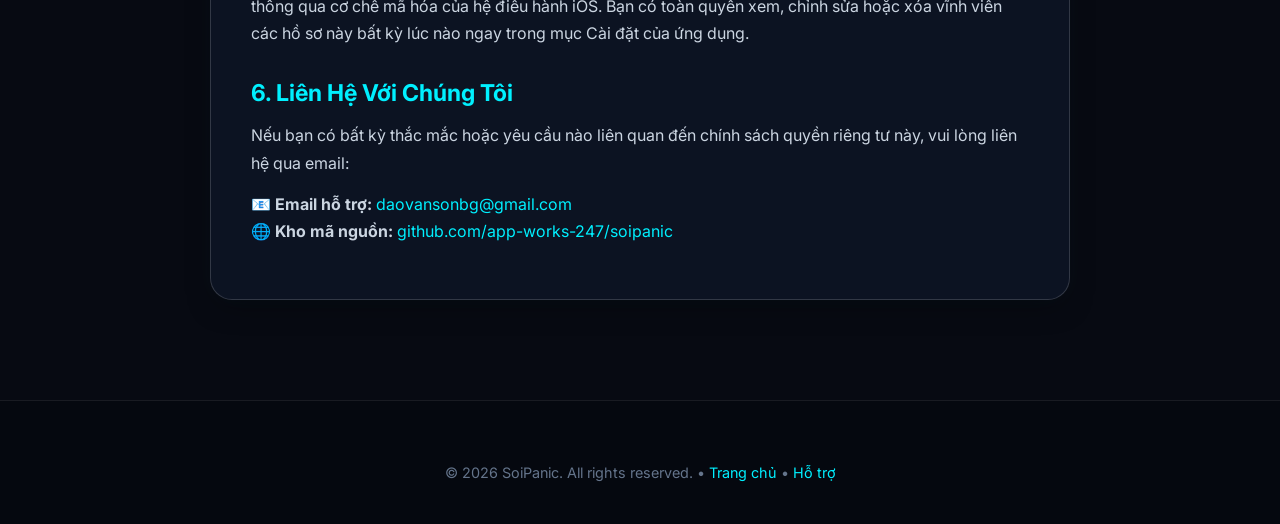
==== commit 6bfa3c78: "feat: add 1024x1024 official OpenAI-generated app icon and update branding" ====
--- a/privacy.html
+++ b/privacy.html
@@ -68,7 +68,7 @@
   <header class="site-header">
     <div class="container navbar">
       <a href="index.html" class="brand-logo">
-        <img src="assets/logo.svg" alt="SoiPanic Logo" class="brand-icon">
+        <img src="assets/app_icon.png" alt="SoiPanic Logo" class="brand-icon">
         <span>Soi<span class="gradient-text">Panic</span></span>
       </a>
 
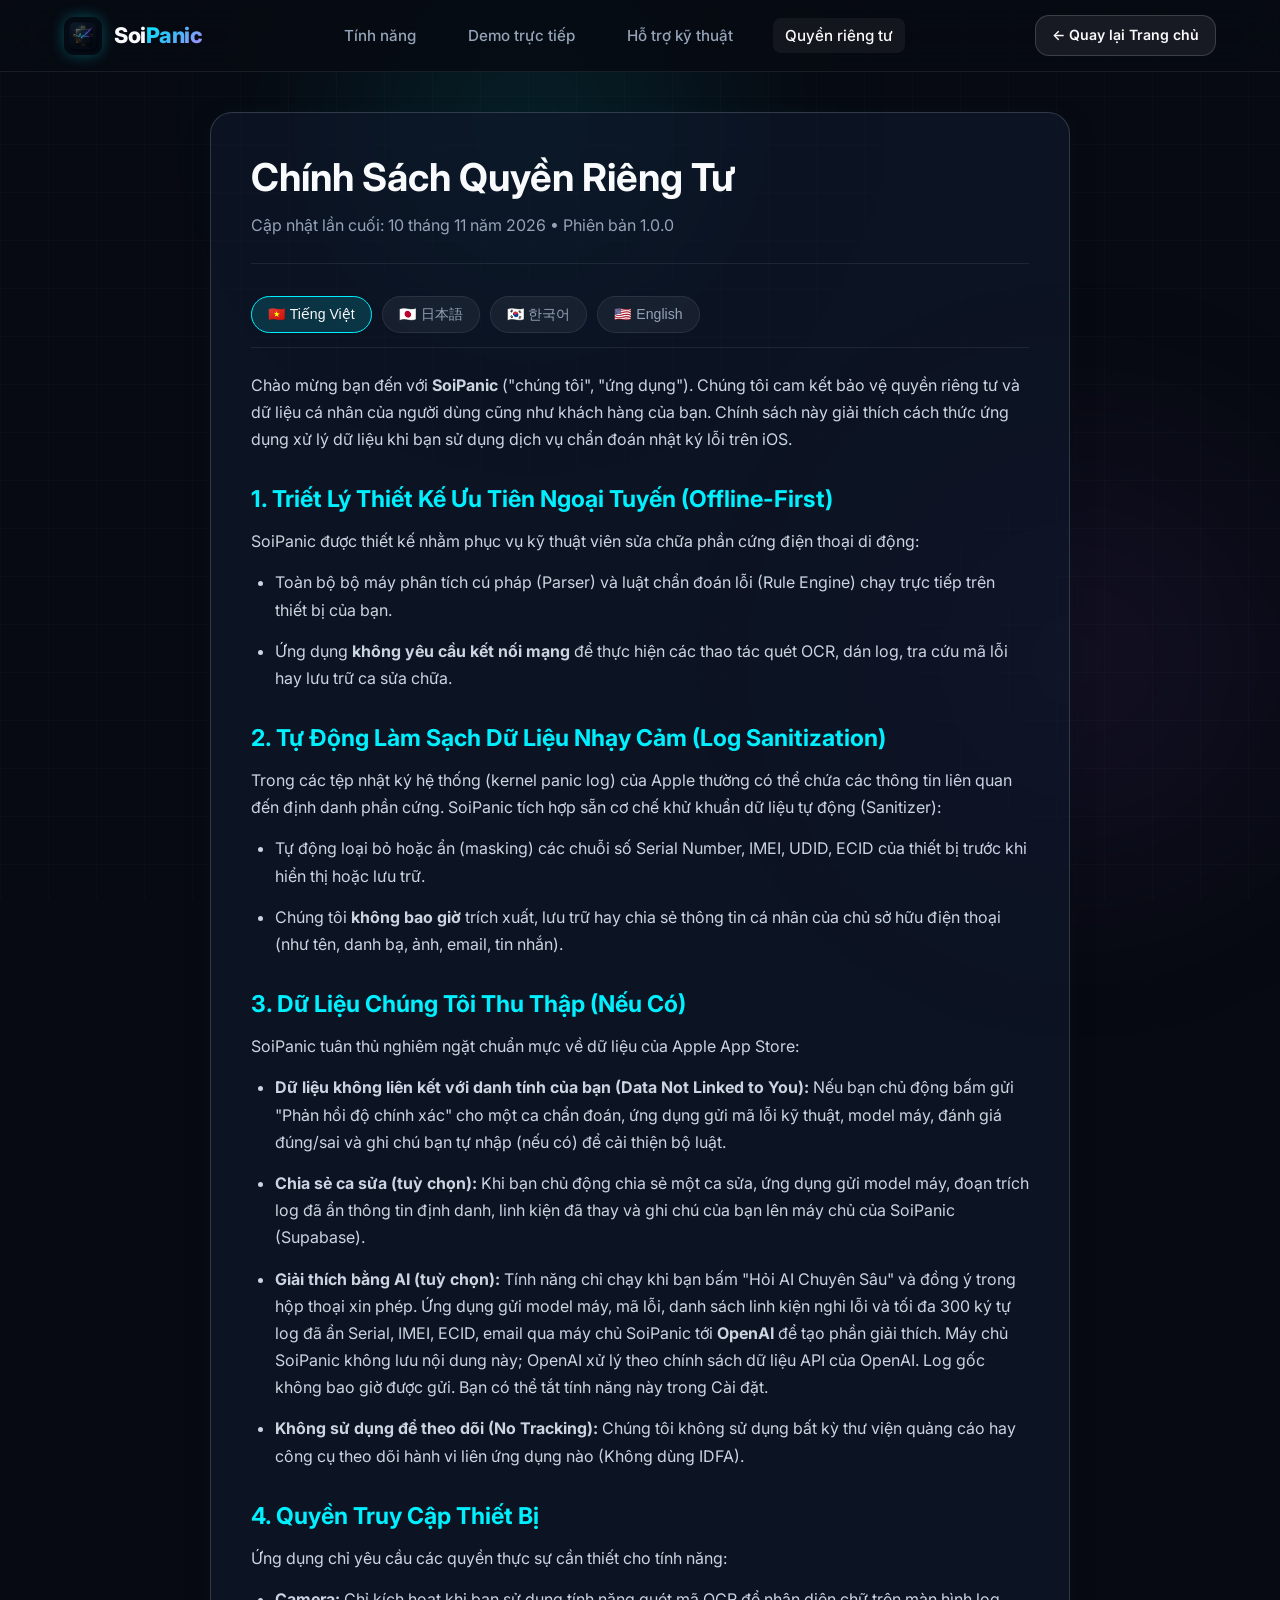
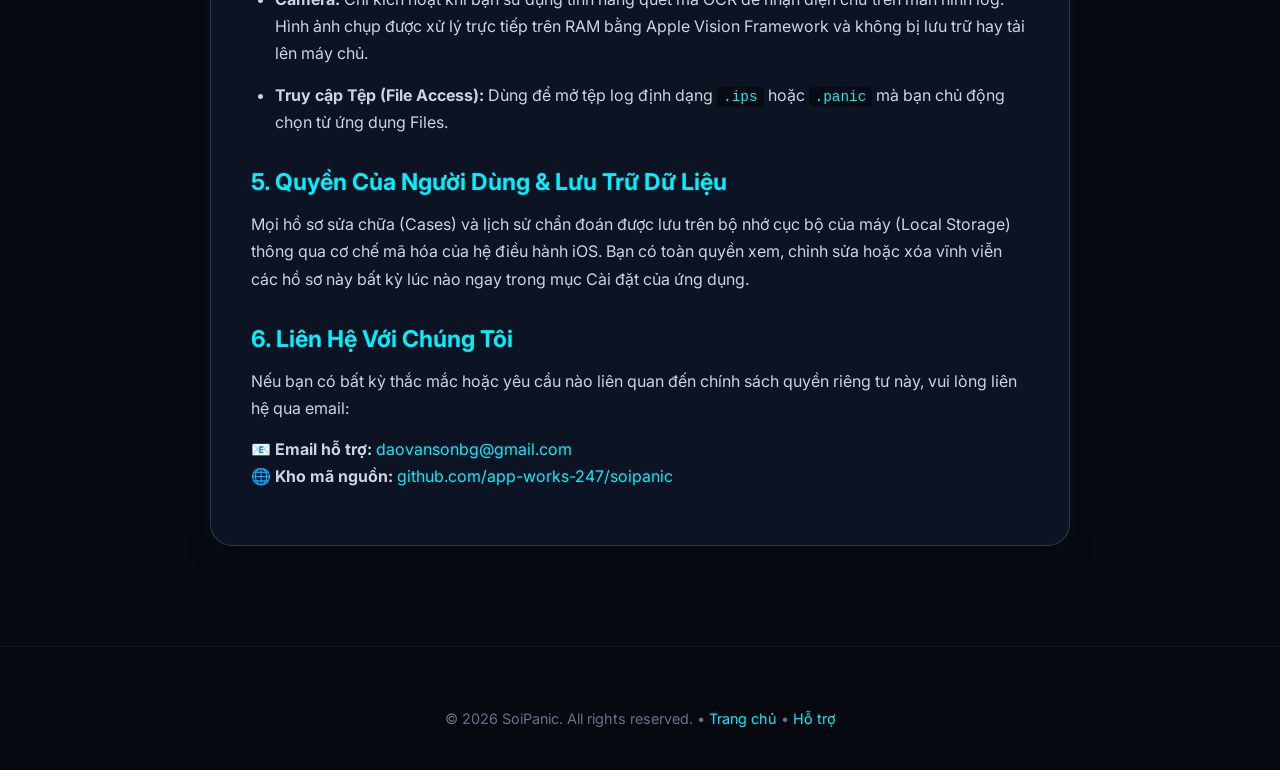
==== commit d4a4dd6d: "docs(privacy): disclose optional AI explanation (OpenAI) and case sharing Co-Authored-By: Claude Opu" ====
--- a/privacy.html
+++ b/privacy.html
@@ -93,7 +93,7 @@
     <article class="legal-container">
       <div class="legal-header">
         <h1>Chính Sách Quyền Riêng Tư</h1>
-        <p>Cập nhật lần cuối: 18 tháng 10 năm 2026 • Phiên bản 1.0.0</p>
+        <p>Cập nhật lần cuối: 10 tháng 11 năm 2026 • Phiên bản 1.0.0</p>
       </div>
 
       <!-- Language Switcher Tabs for App Review & Global Users -->
@@ -135,7 +135,9 @@
             SoiPanic tuân thủ nghiêm ngặt chuẩn mực về dữ liệu của Apple App Store:
           </p>
           <ul>
-            <li><strong>Dữ liệu không liên kết với danh tính của bạn (Data Not Linked to You):</strong> Nếu bạn chủ động bấm gửi "Phản hồi độ chính xác" cho một ca chẩn đoán, ứng dụng chỉ gửi chuỗi mã lỗi kỹ thuật ẩn danh và đánh giá mức độ đúng/sai để cải thiện bộ luật.</li>
+            <li><strong>Dữ liệu không liên kết với danh tính của bạn (Data Not Linked to You):</strong> Nếu bạn chủ động bấm gửi "Phản hồi độ chính xác" cho một ca chẩn đoán, ứng dụng gửi mã lỗi kỹ thuật, model máy, đánh giá đúng/sai và ghi chú bạn tự nhập (nếu có) để cải thiện bộ luật.</li>
+            <li><strong>Chia sẻ ca sửa (tuỳ chọn):</strong> Khi bạn chủ động chia sẻ một ca sửa, ứng dụng gửi model máy, đoạn trích log đã ẩn thông tin định danh, linh kiện đã thay và ghi chú của bạn lên máy chủ của SoiPanic (Supabase).</li>
+            <li><strong>Giải thích bằng AI (tuỳ chọn):</strong> Tính năng chỉ chạy khi bạn bấm "Hỏi AI Chuyên Sâu" và đồng ý trong hộp thoại xin phép. Ứng dụng gửi model máy, mã lỗi, danh sách linh kiện nghi lỗi và tối đa 300 ký tự log đã ẩn Serial, IMEI, ECID, email qua máy chủ SoiPanic tới <strong>OpenAI</strong> để tạo phần giải thích. Máy chủ SoiPanic không lưu nội dung này; OpenAI xử lý theo chính sách dữ liệu API của OpenAI. Log gốc không bao giờ được gửi. Bạn có thể tắt tính năng này trong Cài đặt.</li>
             <li><strong>Không sử dụng để theo dõi (No Tracking):</strong> Chúng tôi không sử dụng bất kỳ thư viện quảng cáo hay công cụ theo dõi hành vi liên ứng dụng nào (Không dùng IDFA).</li>
           </ul>
 
@@ -181,7 +183,9 @@
 
           <h2>3. 収集されるデータ（該当する場合）</h2>
           <ul>
-            <li><strong>個人と紐付けられないデータ：</strong> 診断精度向上のためにユーザーが任意でフィードバックを送信した場合にのみ、匿名の障害コードと正誤判定データが送信されます。</li>
+            <li><strong>個人と紐付けられないデータ：</strong> 診断精度向上のためにユーザーが任意でフィードバックを送信した場合にのみ、障害コード、機種、正誤判定、ユーザーが入力したメモ（任意）が送信されます。</li>
+            <li><strong>修理事例の共有（任意）：</strong> 修理事例を共有した場合、機種、識別情報を除去したログ抜粋、交換部品、メモがSoiPanicのサーバー（Supabase）に送信されます。</li>
+            <li><strong>AI解説（任意）：</strong> 「AIに詳細を聞く」を押し、確認ダイアログで許可した場合のみ動作します。機種、エラーコード、疑わしい部品、シリアル番号・IMEI・ECID・メールアドレスを除去したログ最大300文字が、SoiPanicサーバー経由で<strong>OpenAI</strong>に送信され、解説が生成されます。SoiPanicサーバーはこの内容を保存せず、OpenAIはOpenAIのAPIデータポリシーに従って処理します。元のログは送信されません。この機能は設定でオフにできます。</li>
             <li><strong>トラッキングの不使用：</strong> 本アプリはIDFAなどの広告識別子を利用したトラッキングを行いません。</li>
           </ul>
 
@@ -217,7 +221,9 @@
 
           <h2>3. 데이터 수집 및 추적 금지</h2>
           <ul>
-            <li><strong>식별되지 않는 진단 데이터:</strong> 진단 정확도 피드백을 자발적으로 제출할 때에만 익명화된 오류 코드 및 평가 결과가 전송됩니다.</li>
+            <li><strong>식별되지 않는 진단 데이터:</strong> 진단 정확도 피드백을 자발적으로 제출할 때에만 오류 코드, 기기 모델, 평가 결과 및 사용자가 입력한 메모(선택)가 전송됩니다.</li>
+            <li><strong>수리 사례 공유(선택):</strong> 수리 사례를 공유하면 기기 모델, 식별 정보를 제거한 로그 일부, 교체 부품, 메모가 SoiPanic 서버(Supabase)로 전송됩니다.</li>
+            <li><strong>AI 설명(선택):</strong> "AI 정밀 분석"을 누르고 확인 창에서 허용한 경우에만 작동합니다. 기기 모델, 오류 코드, 의심 부품, 시리얼·IMEI·ECID·이메일을 제거한 최대 300자의 로그가 SoiPanic 서버를 거쳐 <strong>OpenAI</strong>로 전송되어 설명을 생성합니다. SoiPanic 서버는 이 내용을 저장하지 않으며, OpenAI는 OpenAI API 데이터 정책에 따라 처리합니다. 원본 로그는 전송되지 않습니다. 설정에서 이 기능을 끌 수 있습니다.</li>
             <li><strong>추적(Tracking) 없음:</strong> 본 앱은 광고 목적의 추적이나 서드파티 광고 라이브러리를 포함하지 않습니다.</li>
           </ul>
 
@@ -248,7 +254,9 @@
 
           <h2>3. Data Collection & Tracking</h2>
           <ul>
-            <li><strong>Data Not Linked to You:</strong> If you voluntarily submit diagnostic accuracy feedback, only anonymous error signatures and rating flags are transmitted to improve rule accuracy.</li>
+            <li><strong>Data Not Linked to You:</strong> If you voluntarily submit diagnostic accuracy feedback, the app sends the error signature, device model, your rating and any notes you type, to improve rule accuracy.</li>
+            <li><strong>Case sharing (optional):</strong> If you choose to share a repair case, the app sends the device model, a log excerpt with identifiers removed, the replaced part and your notes to the SoiPanic server (Supabase).</li>
+            <li><strong>AI explanation (optional):</strong> This runs only after you tap "Ask AI for Details" and allow it in the permission dialog. The app sends the device model, error code, suspected components and up to 300 characters of the log, with serial number, IMEI, ECID and email removed, through the SoiPanic server to <strong>OpenAI</strong> to generate the explanation. The SoiPanic server does not store this content; OpenAI processes it under its API data usage policies. The original log is never sent. You can turn this feature off in Settings.</li>
             <li><strong>No Tracking:</strong> We do not track users across other apps or websites, and we do not use advertising identifiers (IDFA).</li>
           </ul>
 
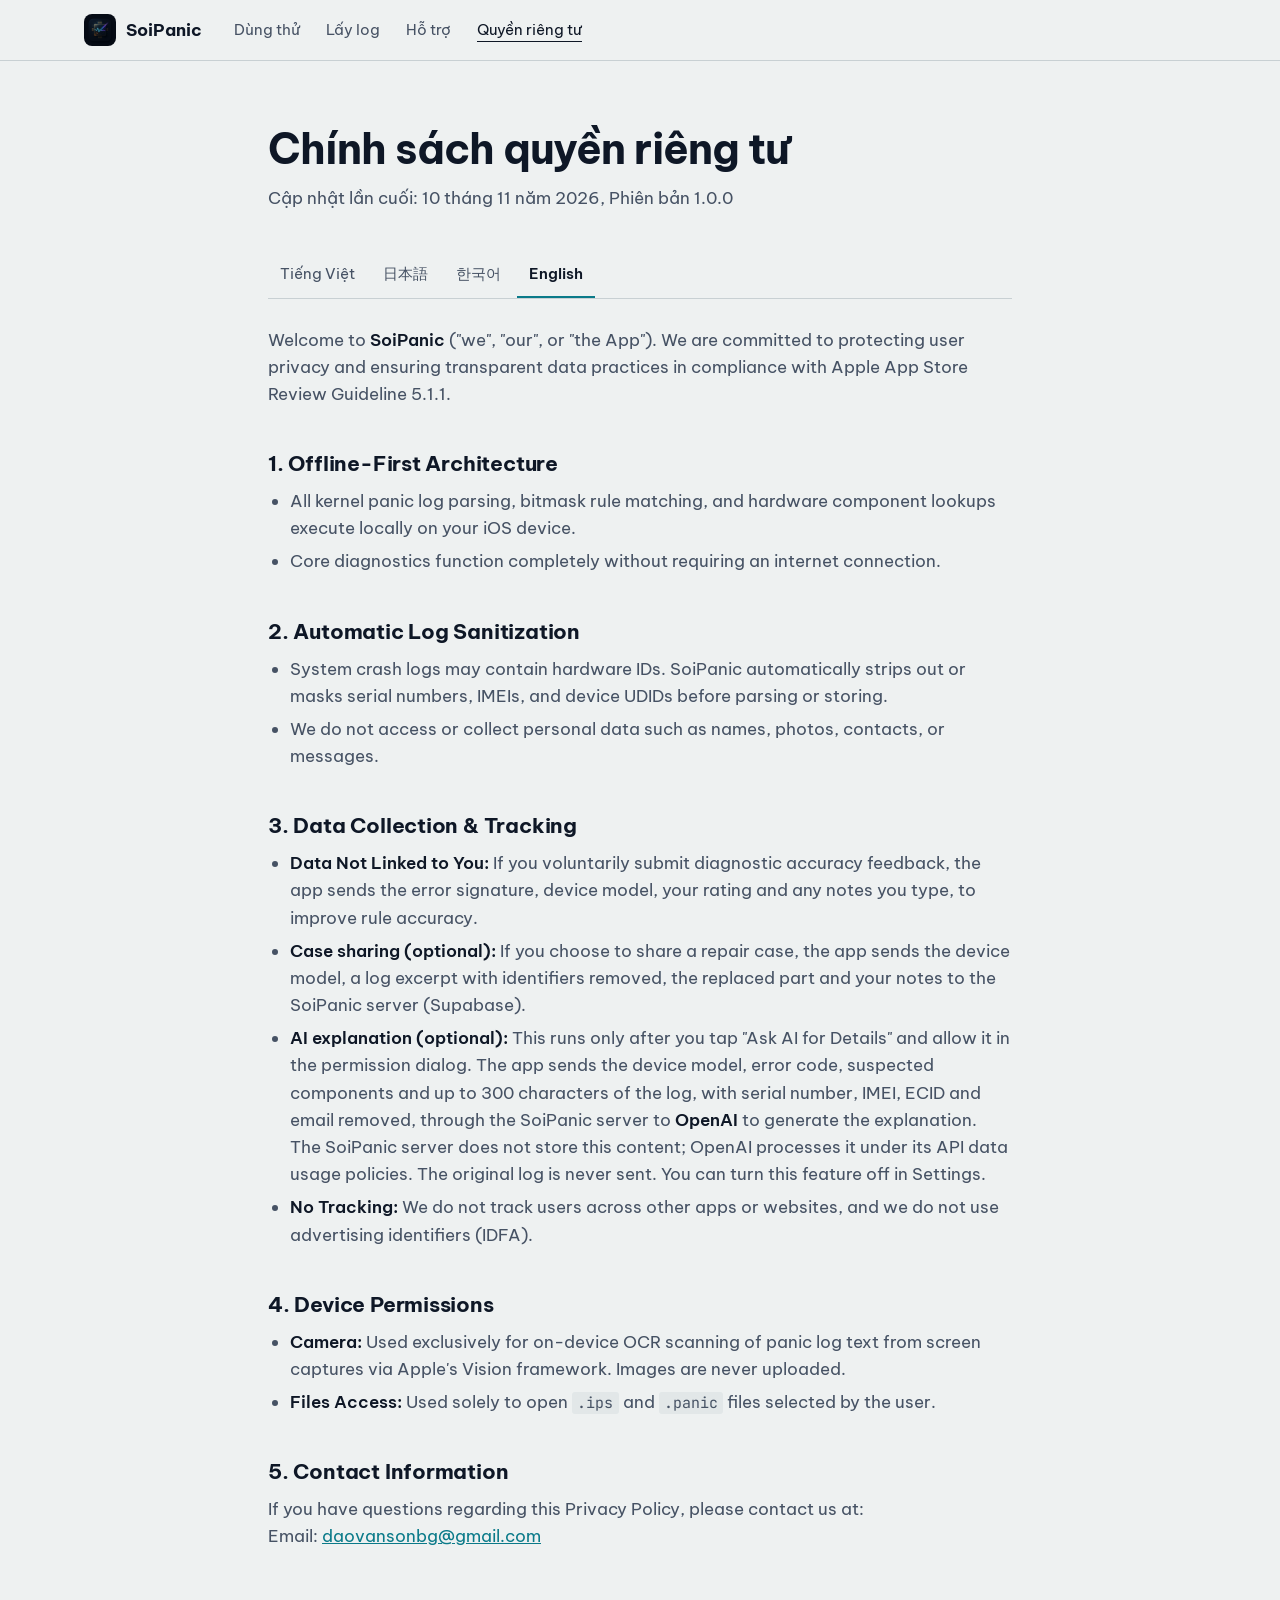
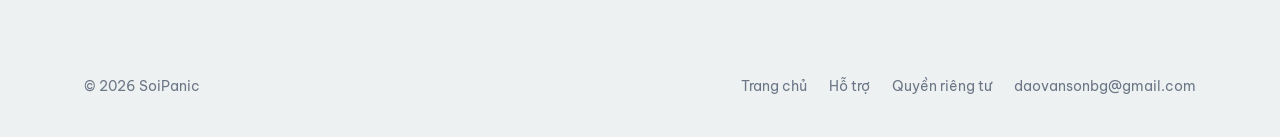
==== commit ea3bc2a6: "feat(site): redesign landing, support and privacy pages; link live App Store listing - Point App Sto" ====
--- a/privacy.html
+++ b/privacy.html
@@ -11,103 +11,56 @@
 
   <!-- Favicon -->
   <link rel="icon" type="image/svg+xml" href="assets/favicon.svg">
+  <link rel="apple-touch-icon" href="assets/web/apple-touch-icon.png">
+  <meta name="theme-color" content="#EEF1F1">
   
   <!-- Google Fonts: Inter -->
   <link rel="preconnect" href="https://fonts.googleapis.com">
   <link rel="preconnect" href="https://fonts.gstatic.com" crossorigin>
-  <link href="https://fonts.googleapis.com/css2?family=Inter:wght@400;500;600;700;800&display=swap" rel="stylesheet">
+  <link href="https://fonts.googleapis.com/css2?family=Be+Vietnam+Pro:wght@400;500;600;700&family=JetBrains+Mono:wght@400;600&display=swap" rel="stylesheet">
 
   <!-- Stylesheet -->
   <link rel="stylesheet" href="css/style.css">
-  <style>
-    .lang-tabs {
-      display: flex;
-      gap: 10px;
-      margin-bottom: 24px;
-      flex-wrap: wrap;
-      border-bottom: 1px solid var(--border-glass);
-      padding-bottom: 14px;
-    }
-    .lang-tab-btn {
-      background: rgba(255, 255, 255, 0.05);
-      border: 1px solid var(--border-glass);
-      color: var(--text-secondary);
-      padding: 8px 16px;
-      border-radius: var(--radius-full);
-      font-size: 0.88rem;
-      cursor: pointer;
-      font-weight: 500;
-      transition: all 0.2s;
-    }
-    .lang-tab-btn:hover, .lang-tab-btn.active {
-      background: rgba(0, 240, 255, 0.15);
-      border-color: var(--cyan);
-      color: var(--text-primary);
-    }
-    .policy-content-section {
-      display: none;
-    }
-    .policy-content-section.active {
-      display: block;
-      animation: fadeIn 0.3s ease-in-out;
-    }
-    @keyframes fadeIn {
-      from { opacity: 0; transform: translateY(6px); }
-      to { opacity: 1; transform: translateY(0); }
-    }
-  </style>
 </head>
 <body>
 
-  <!-- Ambient Light Effects -->
-  <div class="ambient-glow-1"></div>
-  <div class="ambient-glow-2"></div>
-  <div class="ambient-grid"></div>
-
-  <!-- Site Header -->
+  <a class="skip" href="#main">Bỏ qua, tới nội dung</a>
+
   <header class="site-header">
-    <div class="container navbar">
-      <a href="index.html" class="brand-logo">
-        <img src="assets/app_icon.png" alt="SoiPanic Logo" class="brand-icon">
-        <span>Soi<span class="gradient-text">Panic</span></span>
+    <div class="wrap bar">
+      <a href="index.html" class="brand">
+        <img src="assets/web/icon-128.png" alt="" width="32" height="32">
+        <span>SoiPanic</span>
       </a>
-
-      <nav>
-        <ul class="nav-links">
-          <li><a href="index.html#features">Tính năng</a></li>
-          <li><a href="index.html#demo">Demo trực tiếp</a></li>
-          <li><a href="support.html">Hỗ trợ kỹ thuật</a></li>
-          <li><a href="privacy.html" class="active">Quyền riêng tư</a></li>
-        </ul>
+      <nav class="nav" id="siteNav" aria-label="Chính">
+        <a href="index.html#demo">Dùng thử</a>
+        <a href="index.html#get-log">Lấy log</a>
+        <a href="support.html">Hỗ trợ</a>
+        <a href="privacy.html" aria-current="page">Quyền riêng tư</a>
       </nav>
-
-      <div class="nav-actions">
-        <a href="index.html" class="btn btn-secondary" style="padding: 8px 16px; font-size: 0.88rem;">
-          ← Quay lại Trang chủ
-        </a>
+      <div class="bar-end">
+        <button class="nav-toggle" id="navToggle" aria-expanded="false" aria-controls="siteNav">
+          <span class="sr-only">Menu</span>
+          <svg width="22" height="22" viewBox="0 0 24 24" fill="none" stroke="currentColor" stroke-width="2" aria-hidden="true"><path d="M4 7h16M4 12h16M4 17h16"/></svg>
+        </button>
       </div>
     </div>
   </header>
 
-  <main class="container">
-    <article class="legal-container">
-      <div class="legal-header">
-        <h1>Chính Sách Quyền Riêng Tư</h1>
-        <p>Cập nhật lần cuối: 10 tháng 11 năm 2026 • Phiên bản 1.0.0</p>
-      </div>
-
-      <!-- Language Switcher Tabs for App Review & Global Users -->
-      <div class="lang-tabs">
-        <button class="lang-tab-btn active" onclick="switchPolicyTab('vi')">🇻🇳 Tiếng Việt</button>
-        <button class="lang-tab-btn" onclick="switchPolicyTab('ja')">🇯🇵 日本語</button>
-        <button class="lang-tab-btn" onclick="switchPolicyTab('ko')">🇰🇷 한국어</button>
-        <button class="lang-tab-btn" onclick="switchPolicyTab('en')">🇺🇸 English</button>
-      </div>
-
-      <div class="legal-body">
+  <main id="main" class="doc">
+    <h1>Chính sách quyền riêng tư</h1>
+    <p class="lede">Cập nhật lần cuối: 10 tháng 11 năm 2026, Phiên bản 1.0.0</p>
+
+    <div class="tabs" role="tablist" aria-label="Ngôn ngữ / Language">
+      <button role="tab" data-policy="vi" aria-selected="true">Tiếng Việt</button>
+      <button role="tab" data-policy="ja" aria-selected="false">日本語</button>
+      <button role="tab" data-policy="ko" aria-selected="false">한국어</button>
+      <button role="tab" data-policy="en" aria-selected="false">English</button>
+    </div>
+
 
         <!-- Vietnamese Version -->
-        <div id="policy-vi" class="policy-content-section active">
+        <div id="policy-vi" class="policy" lang="vi">
           <p>
             Chào mừng bạn đến với <strong>SoiPanic</strong> ("chúng tôi", "ứng dụng"). Chúng tôi cam kết bảo vệ quyền riêng tư và dữ liệu cá nhân của người dùng cũng như khách hàng của bạn. Chính sách này giải thích cách thức ứng dụng xử lý dữ liệu khi bạn sử dụng dịch vụ chẩn đoán nhật ký lỗi trên iOS.
           </p>
@@ -158,13 +111,13 @@
             Nếu bạn có bất kỳ thắc mắc hoặc yêu cầu nào liên quan đến chính sách quyền riêng tư này, vui lòng liên hệ qua email:
           </p>
           <p>
-            📧 <strong>Email hỗ trợ:</strong> <a href="mailto:daovansonbg@gmail.com" style="color: var(--cyan);">daovansonbg@gmail.com</a><br>
-            🌐 <strong>Kho mã nguồn:</strong> <a href="https://github.com/app-works-247/soipanic" target="_blank" rel="noopener" style="color: var(--cyan);">github.com/app-works-247/soipanic</a>
+            <strong>Email hỗ trợ:</strong> <a href="mailto:daovansonbg@gmail.com">daovansonbg@gmail.com</a><br>
+            <strong>Kho mã nguồn:</strong> <a href="https://github.com/app-works-247/soipanic" target="_blank" rel="noopener">github.com/app-works-247/soipanic</a>
           </p>
         </div>
 
         <!-- Japanese Version -->
-        <div id="policy-ja" class="policy-content-section">
+        <div id="policy-ja" class="policy" lang="ja" hidden>
           <p>
             <strong>SoiPanic</strong>（以下「本アプリ」）は、ユーザーおよびエンドユーザーのプライバシー保護を最優先事項として設計されています。本プライバシーポリシーでは、本アプリがどのようにデータを処理するかをご説明します。
           </p>
@@ -197,12 +150,12 @@
           <h2>5. お問い合わせ</h2>
           <p>
             プライバシーに関するお問い合わせは、下記までご連絡ください。<br>
-            📧 Eメール：<a href="mailto:daovansonbg@gmail.com" style="color: var(--cyan);">daovansonbg@gmail.com</a>
+            Eメール：<a href="mailto:daovansonbg@gmail.com">daovansonbg@gmail.com</a>
           </p>
         </div>
 
         <!-- Korean Version -->
-        <div id="policy-ko" class="policy-content-section">
+        <div id="policy-ko" class="policy" lang="ko" hidden>
           <p>
             <strong>SoiPanic</strong>(이하 "본 앱")은 사용자의 개인정보와 고객 데이터를 소중히 보호하며, Apple의 App Store 개인정보 보호 가이드라인을 철저히 준수합니다.
           </p>
@@ -230,12 +183,12 @@
           <h2>4. 문의처</h2>
           <p>
             개인정보 보호와 관련된 문의사항은 아래 연락처로 문의해 주시기 바랍니다.<br>
-            📧 이메일: <a href="mailto:daovansonbg@gmail.com" style="color: var(--cyan);">daovansonbg@gmail.com</a>
+            이메일: <a href="mailto:daovansonbg@gmail.com">daovansonbg@gmail.com</a>
           </p>
         </div>
 
         <!-- English Version -->
-        <div id="policy-en" class="policy-content-section">
+        <div id="policy-en" class="policy" lang="en" hidden>
           <p>
             Welcome to <strong>SoiPanic</strong> ("we", "our", or "the App"). We are committed to protecting user privacy and ensuring transparent data practices in compliance with Apple App Store Review Guideline 5.1.1.
           </p>
@@ -269,31 +222,42 @@
           <h2>5. Contact Information</h2>
           <p>
             If you have questions regarding this Privacy Policy, please contact us at:<br>
-            📧 Email: <a href="mailto:daovansonbg@gmail.com" style="color: var(--cyan);">daovansonbg@gmail.com</a>
-          </p>
-        </div>
-
-      </div>
-    </article>
+            Email: <a href="mailto:daovansonbg@gmail.com">daovansonbg@gmail.com</a>
+          </p>
+        </div>
+
   </main>
 
   <footer class="site-footer">
-    <div class="container" style="text-align: center;">
-      <p style="color: var(--text-muted); font-size: 0.9rem;">
-        © 2026 SoiPanic. All rights reserved. • <a href="index.html" style="color: var(--cyan);">Trang chủ</a> • <a href="support.html" style="color: var(--cyan);">Hỗ trợ</a>
-      </p>
+    <div class="wrap foot">
+      <p>© 2026 SoiPanic</p>
+      <nav aria-label="Liên kết phụ">
+        <a href="index.html">Trang chủ</a>
+        <a href="support.html">Hỗ trợ</a>
+        <a href="privacy.html">Quyền riêng tư</a>
+        <a href="mailto:daovansonbg@gmail.com">daovansonbg@gmail.com</a>
+      </nav>
     </div>
   </footer>
 
   <script>
-    function switchPolicyTab(lang) {
-      document.querySelectorAll('.lang-tab-btn').forEach(btn => btn.classList.remove('active'));
-      document.querySelectorAll('.policy-content-section').forEach(sec => sec.classList.remove('active'));
-
-      event.target.classList.add('active');
-      const targetSec = document.getElementById('policy-' + lang);
-      if (targetSec) targetSec.classList.add('active');
-    }
+    (function () {
+      var b = document.getElementById('navToggle'), n = document.getElementById('siteNav');
+      b.addEventListener('click', function () { b.setAttribute('aria-expanded', String(n.classList.toggle('open'))); });
+    })();
+    (function () {
+      var tabs = document.querySelectorAll('[data-policy]');
+      function show(lang) {
+        tabs.forEach(function (t) { t.setAttribute('aria-selected', String(t.dataset.policy === lang)); });
+        document.querySelectorAll('.policy').forEach(function (sec) { sec.hidden = sec.id !== 'policy-' + lang; });
+      }
+      tabs.forEach(function (t) { t.addEventListener('click', function () { show(t.dataset.policy); }); });
+      var saved = null;
+      try { saved = localStorage.getItem('soipanic_lang'); } catch (e) {}
+      var nav = (navigator.language || '').slice(0, 2);
+      var pick = saved || (['vi', 'ja', 'ko'].indexOf(nav) >= 0 ? nav : (nav ? 'en' : 'vi'));
+      if (document.getElementById('policy-' + pick)) show(pick);
+    })();
   </script>
 </body>
 </html>
--- a/css/style.css
+++ b/css/style.css
@@ -1,1085 +1,277 @@
-/* ==========================================================================
-   SoiPanic - Modern Futuristic Dark Theme & Glassmorphism Design System
-   ========================================================================== */
+/* SoiPanic – landing, support, privacy */
 
 :root {
-  --bg-primary: #070a12;
-  --bg-secondary: #0d1322;
-  --bg-card: rgba(15, 23, 42, 0.7);
-  --bg-card-hover: rgba(22, 33, 58, 0.85);
-  --bg-elevated: rgba(30, 41, 59, 0.6);
-  
-  --border-glass: rgba(255, 255, 255, 0.08);
-  --border-glass-bright: rgba(255, 255, 255, 0.16);
-  --border-accent: rgba(0, 240, 255, 0.35);
-
-  --cyan: #00f0ff;
-  --cyan-glow: rgba(0, 240, 255, 0.3);
-  --blue: #38bdf8;
-  --purple: #a855f7;
-  --purple-glow: rgba(168, 85, 247, 0.3);
-  --emerald: #10b981;
-  --amber: #f59e0b;
-  --rose: #f43f5e;
-
-  --text-primary: #f8fafc;
-  --text-secondary: #94a3b8;
-  --text-muted: #64748b;
-
-  --font-sans: 'Inter', -apple-system, BlinkMacSystemFont, "Segoe UI", Roboto, Helvetica, Arial, sans-serif;
-  --font-mono: ui-monospace, SFMono-Regular, Menlo, Monaco, Consolas, "Liberation Mono", "Courier New", monospace;
-
-  --radius-sm: 8px;
-  --radius-md: 14px;
-  --radius-lg: 22px;
-  --radius-full: 9999px;
-
-  --shadow-card: 0 10px 30px -10px rgba(0, 0, 0, 0.5), 0 0 20px 0 rgba(0, 240, 255, 0.04);
-  --shadow-glow: 0 0 40px -10px var(--cyan-glow);
-  
-  --container-max: 1200px;
-  --nav-height: 72px;
-}
-
-*, *::before, *::after {
-  box-sizing: border-box;
-  margin: 0;
-  padding: 0;
-}
-
-html {
-  scroll-behavior: smooth;
-  color-scheme: dark;
-}
+  --paper: #eef1f1;
+  --paper-2: #e2e7e8;
+  --ink: #0e1726;
+  --ink-2: #465264;
+  --ink-3: #6b7686;
+  --rule: #c8d0d3;
+  --fault: #c93434;
+  --signal: #0a7a89;
+
+  /* the bench = the app's own navy */
+  --bench: #0e1726;
+  --bench-2: #132036;
+  --bench-line: #24344f;
+  --bench-text: #d9e2ee;
+  --bench-dim: #8a99ae;
+  --bench-fault: #ff7070;
+  --bench-signal: #4fd5e5;
+
+  --sans: "Be Vietnam Pro", "Hiragino Sans", "Apple SD Gothic Neo", "Noto Sans JP", "Noto Sans KR", system-ui, sans-serif;
+  --mono: "JetBrains Mono", ui-monospace, "SF Mono", Menlo, monospace;
+
+  --wrap: 1160px;
+}
+
+*, *::before, *::after { box-sizing: border-box; }
+* { margin: 0; }
+[hidden] { display: none !important; }
+
+html { scroll-behavior: smooth; scroll-padding-top: 72px; -webkit-text-size-adjust: 100%; }
+@media (prefers-reduced-motion: reduce) { html { scroll-behavior: auto; } }
 
 body {
-  font-family: var(--font-sans);
-  background-color: var(--bg-primary);
-  color: var(--text-primary);
+  font-family: var(--sans);
+  font-size: 1.0625rem;
   line-height: 1.6;
-  overflow-x: hidden;
-  position: relative;
-  min-height: 100vh;
-}
-
-/* Background Ambient Glow Orbs */
-.ambient-glow-1 {
-  position: fixed;
-  top: -150px;
-  left: 20%;
-  width: 550px;
-  height: 550px;
-  background: radial-gradient(circle, rgba(0, 240, 255, 0.12) 0%, rgba(0, 0, 0, 0) 70%);
-  pointer-events: none;
-  z-index: 0;
-  filter: blur(80px);
-}
-
-.ambient-glow-2 {
-  position: fixed;
-  top: 40%;
-  right: -100px;
-  width: 600px;
-  height: 600px;
-  background: radial-gradient(circle, rgba(168, 85, 247, 0.1) 0%, rgba(0, 0, 0, 0) 70%);
-  pointer-events: none;
-  z-index: 0;
-  filter: blur(90px);
-}
-
-.ambient-grid {
-  position: fixed;
-  inset: 0;
-  background-image: 
-    linear-gradient(to right, rgba(255, 255, 255, 0.02) 1px, transparent 1px),
-    linear-gradient(to bottom, rgba(255, 255, 255, 0.02) 1px, transparent 1px);
-  background-size: 48px 48px;
-  pointer-events: none;
-  z-index: 0;
-}
-
-.container {
-  width: 100%;
-  max-width: var(--container-max);
-  margin-left: auto;
-  margin-right: auto;
-  padding-left: 24px;
-  padding-right: 24px;
-  position: relative;
-  z-index: 1;
-}
-
-/* Typography */
-h1, h2, h3, h4, h5, h6 {
-  color: var(--text-primary);
-  font-weight: 700;
-  line-height: 1.25;
-}
-
-a {
-  color: inherit;
-  text-decoration: none;
-  transition: all 0.2s ease;
-}
-
-.gradient-text {
-  background: linear-gradient(135deg, #00f0ff 0%, #38bdf8 45%, #c084fc 100%);
-  -webkit-background-clip: text;
-  -webkit-text-fill-color: transparent;
-  display: inline-block;
-}
-
-.gradient-text-purple {
-  background: linear-gradient(135deg, #c084fc 0%, #ec4899 100%);
-  -webkit-background-clip: text;
-  -webkit-text-fill-color: transparent;
-  display: inline-block;
-}
-
-/* Glassmorphism Cards */
-.glass-panel {
-  background: var(--bg-card);
-  backdrop-filter: blur(24px);
-  -webkit-backdrop-filter: blur(24px);
-  border: 1px solid var(--border-glass);
-  border-radius: var(--radius-lg);
-  box-shadow: var(--shadow-card);
-  transition: all 0.3s cubic-bezier(0.16, 1, 0.3, 1);
-}
-
-.glass-panel:hover {
-  border-color: var(--border-glass-bright);
-}
-
-/* Navbar */
+  color: var(--ink);
+  background: var(--paper);
+  -webkit-font-smoothing: antialiased;
+}
+
+img { display: block; max-width: 100%; height: auto; }
+a { color: inherit; }
+b, strong { font-weight: 600; }
+code { font-family: var(--mono); font-size: 0.88em; background: var(--paper-2); padding: 0.1em 0.35em; border-radius: 3px; }
+
+:focus-visible { outline: 2px solid var(--signal); outline-offset: 3px; border-radius: 2px; }
+
+.sr-only {
+  position: absolute; width: 1px; height: 1px; padding: 0; margin: -1px;
+  overflow: hidden; clip: rect(0 0 0 0); white-space: nowrap; border: 0;
+}
+.skip { position: absolute; left: 16px; top: -48px; background: var(--ink); color: #fff; padding: 8px 14px; z-index: 50; text-decoration: none; }
+.skip:focus { top: 12px; }
+
+.wrap { width: 100%; max-width: var(--wrap); margin: 0 auto; padding: 0 24px; }
+
+h1, h2, h3 { font-weight: 700; line-height: 1.15; letter-spacing: -0.015em; }
+h2 { font-size: clamp(1.6rem, 2.6vw, 2.05rem); margin-bottom: 32px; }
+h3 { font-size: 1.0625rem; font-weight: 600; letter-spacing: 0; line-height: 1.35; }
+
+/* ---------- header ---------- */
 .site-header {
-  position: sticky;
-  top: 0;
-  z-index: 100;
-  height: var(--nav-height);
-  background: rgba(7, 10, 18, 0.8);
-  backdrop-filter: blur(20px);
-  -webkit-backdrop-filter: blur(20px);
-  border-bottom: 1px solid var(--border-glass);
-}
-
-.navbar {
-  display: flex;
-  align-items: center;
-  justify-content: space-between;
-  height: 100%;
-}
-
-.brand-logo {
-  display: flex;
-  align-items: center;
-  gap: 12px;
-  font-weight: 800;
-  font-size: 1.35rem;
-  letter-spacing: -0.02em;
-}
-
-.brand-icon {
-  width: 38px;
-  height: 38px;
-  border-radius: 10px;
-  box-shadow: 0 0 15px var(--cyan-glow);
-}
-
-.nav-links {
-  display: flex;
-  align-items: center;
-  gap: 28px;
-  list-style: none;
-}
-
-.nav-links a {
-  color: var(--text-secondary);
-  font-size: 0.95rem;
-  font-weight: 500;
-  padding: 8px 12px;
-  border-radius: var(--radius-sm);
-}
-
-.nav-links a:hover, .nav-links a.active {
-  color: var(--text-primary);
-  background: rgba(255, 255, 255, 0.05);
-}
-
-.nav-actions {
-  display: flex;
-  align-items: center;
-  gap: 16px;
-}
-
-/* Language Selector */
-.lang-selector {
-  position: relative;
-}
-
-.lang-btn {
-  display: flex;
-  align-items: center;
-  gap: 8px;
-  background: rgba(255, 255, 255, 0.06);
-  border: 1px solid var(--border-glass);
-  color: var(--text-primary);
-  padding: 8px 14px;
-  border-radius: var(--radius-md);
-  font-size: 0.88rem;
-  font-weight: 500;
-  cursor: pointer;
-  transition: all 0.2s;
-}
-
-.lang-btn:hover {
-  background: rgba(255, 255, 255, 0.1);
-  border-color: var(--border-glass-bright);
-}
-
-.lang-dropdown {
-  position: absolute;
-  top: calc(100% + 8px);
-  right: 0;
-  background: #0f172a;
-  border: 1px solid var(--border-glass-bright);
-  border-radius: var(--radius-md);
-  box-shadow: 0 15px 35px rgba(0, 0, 0, 0.6);
-  min-width: 170px;
-  padding: 6px;
-  list-style: none;
-  opacity: 0;
-  visibility: hidden;
-  transform: translateY(-8px);
-  transition: all 0.2s cubic-bezier(0.16, 1, 0.3, 1);
-  z-index: 101;
-}
-
-.lang-dropdown.show {
-  opacity: 1;
-  visibility: visible;
-  transform: translateY(0);
-}
-
-.lang-dropdown li button {
-  width: 100%;
-  display: flex;
-  align-items: center;
-  gap: 10px;
-  padding: 9px 12px;
-  background: none;
-  border: none;
-  color: var(--text-secondary);
-  font-size: 0.9rem;
-  text-align: left;
-  border-radius: var(--radius-sm);
-  cursor: pointer;
-  transition: all 0.15s;
-}
-
-.lang-dropdown li button:hover, .lang-dropdown li button.active {
-  color: var(--text-primary);
-  background: rgba(0, 240, 255, 0.12);
-}
-
-/* Mobile Toggle */
-.mobile-toggle {
-  display: none;
-  background: none;
-  border: none;
-  color: var(--text-primary);
-  cursor: pointer;
-  padding: 6px;
-}
-
-/* Buttons */
+  position: sticky; top: 0; z-index: 20;
+  background: color-mix(in srgb, var(--paper) 94%, transparent);
+  border-bottom: 1px solid var(--rule);
+}
+.bar { display: flex; align-items: center; gap: 32px; height: 60px; }
+.brand { display: flex; align-items: center; gap: 10px; font-weight: 700; font-size: 1.05rem; text-decoration: none; }
+.brand img { border-radius: 8px; }
+.nav { display: flex; gap: 26px; font-size: 0.94rem; }
+.nav a { text-decoration: none; color: var(--ink-2); padding: 4px 0; }
+.nav a:hover, .nav a[aria-current] { color: var(--ink); text-decoration: underline; text-underline-offset: 6px; text-decoration-thickness: 1px; }
+.bar-end { margin-left: auto; display: flex; align-items: center; gap: 8px; }
+
+.lang select {
+  font: inherit; font-size: 0.9rem; color: var(--ink);
+  background: transparent; border: 1px solid var(--rule); border-radius: 6px;
+  padding: 6px 28px 6px 10px; cursor: pointer;
+  appearance: none;
+  background-image: url("data:image/svg+xml,%3Csvg xmlns='http://www.w3.org/2000/svg' width='10' height='6'%3E%3Cpath d='M1 1l4 4 4-4' fill='none' stroke='%23465264' stroke-width='1.5'/%3E%3C/svg%3E");
+  background-repeat: no-repeat; background-position: right 10px center;
+}
+.nav-toggle { display: none; background: none; border: 0; color: var(--ink); padding: 6px; cursor: pointer; }
+
+/* ---------- buttons ---------- */
 .btn {
-  display: inline-flex;
-  align-items: center;
-  justify-content: center;
-  gap: 10px;
-  padding: 12px 24px;
-  border-radius: var(--radius-md);
-  font-size: 0.95rem;
-  font-weight: 600;
-  cursor: pointer;
-  transition: all 0.25s cubic-bezier(0.16, 1, 0.3, 1);
-  border: none;
-  text-decoration: none;
-}
-
-.btn-primary {
-  background: linear-gradient(135deg, #00f0ff 0%, #0099ff 100%);
-  color: #050811;
-  box-shadow: 0 4px 20px -2px rgba(0, 240, 255, 0.4);
-}
-
-.btn-primary:hover {
-  transform: translateY(-2px);
-  box-shadow: 0 8px 30px -2px rgba(0, 240, 255, 0.6);
-  filter: brightness(1.1);
-}
-
-.btn-secondary {
-  background: rgba(255, 255, 255, 0.07);
-  color: var(--text-primary);
-  border: 1px solid var(--border-glass-bright);
-}
-
-.btn-secondary:hover {
-  background: rgba(255, 255, 255, 0.12);
-  border-color: rgba(255, 255, 255, 0.3);
-  transform: translateY(-2px);
-}
-
-.btn-appstore {
-  background: #000;
-  color: #fff;
-  border: 1px solid rgba(255, 255, 255, 0.25);
-  padding: 10px 20px;
-  border-radius: 12px;
-  display: inline-flex;
-  align-items: center;
-  gap: 12px;
-  box-shadow: 0 8px 25px rgba(0, 0, 0, 0.5);
-  transition: all 0.25s ease;
-}
-
-.btn-appstore:hover {
-  border-color: #00f0ff;
-  transform: translateY(-2px);
-  box-shadow: 0 10px 30px rgba(0, 240, 255, 0.2);
-}
-
-.btn-appstore svg {
-  width: 24px;
-  height: 24px;
-  fill: currentColor;
-}
-
-.btn-appstore-text {
-  display: flex;
-  flex-direction: column;
-  text-align: left;
-}
-
-.btn-appstore-text .sub {
-  font-size: 0.68rem;
-  letter-spacing: 0.05em;
-  text-transform: uppercase;
-  color: var(--text-secondary);
-}
-
-.btn-appstore-text .main {
-  font-size: 1.1rem;
-  font-weight: 700;
-  line-height: 1.1;
-}
-
-/* Badge */
-.pill-badge {
-  display: inline-flex;
-  align-items: center;
-  gap: 8px;
-  padding: 6px 14px;
-  border-radius: var(--radius-full);
-  background: rgba(0, 240, 255, 0.08);
-  border: 1px solid rgba(0, 240, 255, 0.25);
-  color: var(--cyan);
-  font-size: 0.85rem;
-  font-weight: 600;
-  margin-bottom: 24px;
-  box-shadow: 0 0 15px rgba(0, 240, 255, 0.1);
-}
-
-.pill-dot {
-  width: 8px;
-  height: 8px;
-  border-radius: 50%;
-  background-color: var(--cyan);
-  box-shadow: 0 0 8px var(--cyan);
-  animation: pulse 2s infinite;
-}
-
-@keyframes pulse {
-  0%, 100% { opacity: 1; transform: scale(1); }
-  50% { opacity: 0.4; transform: scale(0.85); }
-}
-
-/* Hero Section */
-.hero-section {
-  padding: 70px 0 90px;
-  position: relative;
-}
-
+  font: inherit; font-weight: 600; font-size: 0.95rem;
+  background: var(--bench-signal); color: var(--bench);
+  border: 0; border-radius: 8px; padding: 10px 18px; cursor: pointer;
+}
+.btn:hover { background: #7ae3ef; }
+
+.store {
+  display: inline-flex; align-items: center; gap: 10px;
+  background: #000; color: #fff; text-decoration: none;
+  border-radius: 10px; padding: 9px 18px 9px 14px;
+  font-weight: 600; font-size: 1.2rem; line-height: 1.05; letter-spacing: -0.01em;
+}
+.store svg { width: 26px; height: 26px; fill: currentColor; }
+.store small { display: block; font-size: 0.68rem; font-weight: 500; letter-spacing: 0; opacity: 0.85; }
+.store:hover { background: #1c1c1e; }
+
+/* ---------- hero ---------- */
+.hero { padding: 72px 0 96px; }
 .hero-grid {
-  display: grid;
-  grid-template-columns: 1.1fr 0.9fr;
-  gap: 50px;
-  align-items: center;
-}
-
-.hero-content h1 {
-  font-size: 3.25rem;
-  font-weight: 800;
-  letter-spacing: -0.03em;
-  margin-bottom: 20px;
-}
-
-.hero-subtitle {
-  font-size: 1.18rem;
-  color: var(--text-secondary);
-  line-height: 1.65;
-  margin-bottom: 34px;
-}
-
-.hero-ctas {
-  display: flex;
-  align-items: center;
-  gap: 18px;
-  flex-wrap: wrap;
-  margin-bottom: 36px;
-}
-
-.hero-badges-row {
-  display: flex;
-  align-items: center;
-  gap: 24px;
-  color: var(--text-secondary);
-  font-size: 0.9rem;
-  border-top: 1px solid var(--border-glass);
-  padding-top: 24px;
-}
-
-.hero-badge-item {
-  display: flex;
-  align-items: center;
-  gap: 8px;
-}
-
-.hero-badge-item svg {
-  color: var(--cyan);
-}
-
-/* Phone Mockup */
-.mockup-wrapper {
-  position: relative;
-  display: flex;
-  justify-content: center;
-}
-
-.phone-mockup {
-  width: 320px;
-  height: 650px;
-  background: #090d16;
-  border-radius: 48px;
-  border: 4px solid #1e293b;
-  box-shadow: 
-    0 0 0 2px rgba(255, 255, 255, 0.1),
-    0 25px 60px -15px rgba(0, 0, 0, 0.8),
-    0 0 50px -10px var(--cyan-glow);
-  position: relative;
-  overflow: hidden;
-  display: flex;
-  flex-direction: column;
-}
-
-.phone-island {
-  position: absolute;
-  top: 12px;
-  left: 50%;
-  transform: translateX(-50%);
-  width: 95px;
-  height: 24px;
-  background: #000;
-  border-radius: 20px;
-  z-index: 10;
-}
-
-.phone-screen {
-  flex: 1;
-  padding: 50px 18px 20px;
-  display: flex;
-  flex-direction: column;
-  gap: 14px;
-  overflow-y: auto;
-  font-size: 0.85rem;
-}
-
-.app-mock-header {
-  display: flex;
-  justify-content: space-between;
-  align-items: center;
-}
-
-.app-mock-title {
-  font-size: 1.1rem;
-  font-weight: 700;
-}
-
-.app-mock-device {
-  background: rgba(0, 240, 255, 0.1);
-  border: 1px solid rgba(0, 240, 255, 0.3);
-  padding: 4px 10px;
-  border-radius: 20px;
-  font-size: 0.72rem;
-  color: var(--cyan);
-  font-weight: 600;
-}
-
-.app-mock-card {
-  background: rgba(255, 255, 255, 0.04);
-  border: 1px solid rgba(255, 255, 255, 0.08);
-  border-radius: 14px;
-  padding: 12px;
-}
-
-.app-mock-suspect {
-  border-left: 3px solid var(--rose);
-}
-
-.app-mock-suspect-title {
-  display: flex;
-  justify-content: space-between;
-  font-weight: 700;
-  color: #fff;
-  font-size: 0.9rem;
-  margin-bottom: 4px;
-}
-
-.app-mock-score {
-  color: #34d399;
-  font-size: 0.75rem;
-  font-weight: 700;
-}
-
-.app-mock-desc {
-  font-size: 0.76rem;
-  color: var(--text-secondary);
-  line-height: 1.4;
-  margin-bottom: 8px;
-}
-
-.app-mock-code {
-  background: rgba(0, 0, 0, 0.5);
-  padding: 6px 8px;
-  border-radius: 8px;
-  font-family: var(--font-mono);
-  font-size: 0.68rem;
-  color: var(--cyan);
-  white-space: pre-wrap;
-  word-break: break-all;
-}
-
-/* Interactive Demo Section */
-.demo-section {
-  padding: 90px 0;
-  position: relative;
-}
-
-.section-head {
-  text-align: center;
-  max-width: 760px;
-  margin: 0 auto 50px;
-}
-
-.section-head h2 {
-  font-size: 2.4rem;
-  margin-bottom: 16px;
-  letter-spacing: -0.02em;
-}
-
-.section-head p {
-  color: var(--text-secondary);
-  font-size: 1.1rem;
-}
-
-.demo-console {
-  background: #090e18;
-  border: 1px solid var(--border-glass-bright);
-  border-radius: var(--radius-lg);
-  box-shadow: 0 20px 50px rgba(0, 0, 0, 0.6), 0 0 30px rgba(0, 240, 255, 0.08);
-  overflow: hidden;
-}
-
-.demo-toolbar {
-  display: flex;
-  align-items: center;
-  justify-content: space-between;
-  padding: 14px 20px;
-  background: rgba(255, 255, 255, 0.03);
-  border-bottom: 1px solid var(--border-glass);
-}
-
-.demo-pills {
-  display: flex;
-  align-items: center;
-  gap: 10px;
-  flex-wrap: wrap;
-}
-
-.demo-pill-btn {
-  background: rgba(255, 255, 255, 0.05);
-  border: 1px solid var(--border-glass);
-  color: var(--text-secondary);
-  padding: 7px 14px;
-  border-radius: var(--radius-full);
-  font-size: 0.82rem;
-  cursor: pointer;
-  font-weight: 500;
-  transition: all 0.2s;
-}
-
-.demo-pill-btn:hover, .demo-pill-btn.active {
-  background: rgba(0, 240, 255, 0.15);
-  border-color: var(--cyan);
-  color: var(--text-primary);
-}
-
-.demo-grid {
-  display: grid;
-  grid-template-columns: 1fr 1fr;
-  min-height: 420px;
-}
-
-.demo-input-pane {
-  padding: 20px;
-  display: flex;
-  flex-direction: column;
-  border-right: 1px solid var(--border-glass);
-}
-
-.demo-textarea {
-  flex: 1;
-  width: 100%;
-  background: rgba(0, 0, 0, 0.35);
-  border: 1px solid var(--border-glass);
-  border-radius: var(--radius-md);
-  padding: 14px;
-  color: #38bdf8;
-  font-family: var(--font-mono);
-  font-size: 0.82rem;
-  resize: none;
-  outline: none;
-  line-height: 1.5;
-}
-
-.demo-textarea:focus {
-  border-color: var(--cyan);
-}
-
-.demo-actions {
-  display: flex;
-  justify-content: flex-end;
-  gap: 12px;
-  margin-top: 14px;
-}
-
-.demo-output-pane {
-  padding: 24px;
-  background: rgba(13, 19, 34, 0.5);
-  display: flex;
-  flex-direction: column;
-  gap: 16px;
-  overflow-y: auto;
-}
-
-.result-card {
-  background: rgba(18, 26, 46, 0.85);
-  border: 1px solid var(--border-glass-bright);
-  border-radius: var(--radius-md);
-  padding: 18px;
-  display: flex;
-  flex-direction: column;
-  gap: 12px;
-}
-
-.result-header {
-  display: flex;
-  justify-content: space-between;
-  align-items: center;
-}
-
-.badge-confidence {
-  background: rgba(16, 185, 129, 0.15);
-  color: #34d399;
-  border: 1px solid rgba(16, 185, 129, 0.3);
-  padding: 4px 10px;
-  border-radius: var(--radius-full);
-  font-size: 0.78rem;
-  font-weight: 700;
-}
-
-.safe-check-box {
-  background: rgba(0, 0, 0, 0.3);
-  border-left: 3px solid var(--cyan);
-  padding: 10px 14px;
-  border-radius: 0 var(--radius-sm) var(--radius-sm) 0;
-  font-size: 0.85rem;
-}
-
-/* Feature Cards Grid */
-.features-section {
-  padding: 90px 0;
-}
-
-.features-grid {
-  display: grid;
-  grid-template-columns: repeat(3, 1fr);
-  gap: 28px;
-}
-
-.feature-card {
-  padding: 32px 28px;
-  display: flex;
-  flex-direction: column;
-  gap: 16px;
-  position: relative;
-  overflow: hidden;
-}
-
-.feature-card:hover {
-  transform: translateY(-4px);
-  border-color: var(--cyan);
-  box-shadow: 0 15px 40px -10px var(--cyan-glow);
-}
-
-.feature-icon-box {
-  width: 54px;
-  height: 54px;
-  border-radius: 14px;
-  display: flex;
-  align-items: center;
-  justify-content: center;
-  background: rgba(0, 240, 255, 0.1);
-  border: 1px solid rgba(0, 240, 255, 0.25);
-  color: var(--cyan);
-  font-size: 1.4rem;
-}
-
-.feature-card h3 {
-  font-size: 1.3rem;
-  font-weight: 700;
-}
-
-.feature-card p {
-  color: var(--text-secondary);
-  font-size: 0.95rem;
-  line-height: 1.6;
-}
-
-/* Step-by-Step Flow */
-.steps-section {
-  padding: 90px 0;
-}
-
-.steps-grid {
-  display: grid;
-  grid-template-columns: repeat(3, 1fr);
-  gap: 30px;
-  position: relative;
-}
-
-.step-card {
-  padding: 30px;
-  position: relative;
-}
-
-.step-number {
-  font-size: 3rem;
-  font-weight: 900;
-  line-height: 1;
-  color: rgba(255, 255, 255, 0.06);
-  position: absolute;
-  top: 20px;
-  right: 24px;
-}
-
-.step-card h3 {
-  margin: 16px 0 10px;
-  font-size: 1.25rem;
-}
-
-.step-card p {
-  color: var(--text-secondary);
-  font-size: 0.95rem;
-}
-
-/* Supported Devices Strip */
-.devices-section {
-  padding: 60px 0;
-  border-top: 1px solid var(--border-glass);
-  border-bottom: 1px solid var(--border-glass);
-  background: rgba(0, 0, 0, 0.2);
-}
-
-.devices-wrapper {
-  text-align: center;
-}
-
-.devices-tags {
-  display: flex;
-  flex-wrap: wrap;
-  justify-content: center;
-  gap: 12px;
-  margin-top: 24px;
-}
-
-.device-tag {
-  background: rgba(255, 255, 255, 0.04);
-  border: 1px solid var(--border-glass);
-  padding: 6px 16px;
-  border-radius: var(--radius-full);
-  font-size: 0.88rem;
-  color: var(--text-secondary);
-  transition: all 0.2s;
-}
-
-.device-tag:hover {
-  color: var(--cyan);
-  border-color: var(--cyan);
-  background: rgba(0, 240, 255, 0.06);
-}
-
-/* FAQ Accordion */
-.faq-section {
-  padding: 90px 0;
-}
-
-.faq-list {
-  max-width: 800px;
-  margin: 0 auto;
-  display: flex;
-  flex-direction: column;
-  gap: 16px;
-}
-
-.faq-item {
-  background: var(--bg-card);
-  border: 1px solid var(--border-glass);
-  border-radius: var(--radius-md);
-  overflow: hidden;
-  transition: all 0.2s;
-}
-
-.faq-question {
-  width: 100%;
-  padding: 20px 24px;
-  display: flex;
-  justify-content: space-between;
-  align-items: center;
-  background: none;
-  border: none;
-  color: var(--text-primary);
-  font-size: 1.05rem;
-  font-weight: 600;
-  text-align: left;
-  cursor: pointer;
-}
-
-.faq-question svg {
-  color: var(--text-secondary);
-  transition: transform 0.25s ease;
-}
-
-.faq-item.active .faq-question svg {
-  transform: rotate(180deg);
-  color: var(--cyan);
-}
-
-.faq-answer {
-  max-height: 0;
-  overflow: hidden;
-  transition: max-height 0.3s ease-out;
-  padding: 0 24px;
-  color: var(--text-secondary);
-  font-size: 0.95rem;
-  line-height: 1.65;
-}
-
-.faq-item.active .faq-answer {
-  padding-bottom: 20px;
-}
-
-/* Call to Action Banner */
-.cta-banner {
-  padding: 90px 0 110px;
-}
-
-.cta-box {
-  background: linear-gradient(135deg, rgba(16, 26, 48, 0.9) 0%, rgba(30, 24, 56, 0.9) 100%);
-  border: 1px solid rgba(0, 240, 255, 0.3);
-  border-radius: 28px;
-  padding: 60px 40px;
-  text-align: center;
-  box-shadow: 0 20px 60px rgba(0, 0, 0, 0.5), 0 0 50px rgba(0, 240, 255, 0.15);
-  position: relative;
-  overflow: hidden;
-}
-
-.cta-box h2 {
-  font-size: 2.6rem;
-  margin-bottom: 18px;
-}
-
-.cta-box p {
-  color: var(--text-secondary);
-  font-size: 1.15rem;
-  max-width: 650px;
-  margin: 0 auto 36px;
-}
-
-/* Footer */
-.site-footer {
-  border-top: 1px solid var(--border-glass);
-  padding: 60px 0 40px;
-  background: rgba(5, 8, 15, 0.9);
-  font-size: 0.9rem;
-  color: var(--text-secondary);
-}
-
-.footer-grid {
-  display: grid;
-  grid-template-columns: 2fr 1fr 1fr 1fr;
-  gap: 40px;
-  margin-bottom: 50px;
-}
-
-.footer-col h4 {
-  color: var(--text-primary);
-  margin-bottom: 18px;
-  font-size: 1rem;
-}
-
-.footer-col ul {
-  list-style: none;
-  display: flex;
-  flex-direction: column;
-  gap: 10px;
-}
-
-.footer-col ul a:hover {
-  color: var(--cyan);
-}
-
-.footer-bottom {
-  display: flex;
-  justify-content: space-between;
-  align-items: center;
-  border-top: 1px solid var(--border-glass);
-  padding-top: 30px;
-  flex-wrap: wrap;
-  gap: 16px;
-}
-
-/* Privacy & Legal Content Pages */
-.legal-container {
-  max-width: 860px;
-  margin: 40px auto 100px;
-  padding: 40px;
-  background: var(--bg-card);
-  border: 1px solid var(--border-glass-bright);
-  border-radius: var(--radius-lg);
-  box-shadow: var(--shadow-card);
-}
-
-.legal-header {
-  border-bottom: 1px solid var(--border-glass);
-  padding-bottom: 24px;
-  margin-bottom: 32px;
-}
-
-.legal-header h1 {
-  font-size: 2.4rem;
-  margin-bottom: 12px;
-}
-
-.legal-header p {
-  color: var(--text-secondary);
-}
-
-.legal-body h2 {
-  font-size: 1.45rem;
-  margin: 32px 0 14px;
-  color: var(--cyan);
-}
-
-.legal-body h3 {
-  font-size: 1.15rem;
-  margin: 20px 0 10px;
-}
-
-.legal-body p, .legal-body li {
-  color: #cbd5e1;
-  font-size: 1rem;
-  line-height: 1.7;
-  margin-bottom: 14px;
-}
-
-.legal-body ul, .legal-body ol {
-  padding-left: 24px;
-  margin-bottom: 18px;
-}
-
-.legal-body code {
-  background: rgba(0, 0, 0, 0.4);
-  color: var(--cyan);
-  padding: 2px 6px;
-  border-radius: 4px;
-  font-family: var(--font-mono);
-  font-size: 0.9em;
-}
-
-/* Responsive Media Queries */
-@media (max-width: 1024px) {
-  .hero-grid {
-    grid-template-columns: 1fr;
-    text-align: center;
+  display: grid; grid-template-columns: 1.15fr 1fr; gap: 56px;
+  align-items: end; margin-bottom: 48px;
+}
+.hero h1 { font-size: clamp(2.3rem, 4.8vw, 3.55rem); line-height: 1.06; letter-spacing: -0.028em; max-width: 15ch; }
+.hero-side { display: grid; gap: 22px; justify-items: start; }
+.lede { color: var(--ink-2); max-width: 46ch; }
+.fine { font-size: 0.88rem; color: var(--ink-3); max-width: 46ch; }
+
+/* ---------- bench (demo) ---------- */
+.bench { background: var(--bench); color: var(--bench-text); border-radius: 14px; overflow: hidden; }
+
+.bench-tabs { display: flex; gap: 4px; padding: 0 16px; border-bottom: 1px solid var(--bench-line); overflow-x: auto; scrollbar-width: none; }
+.bench-tabs button {
+  font: inherit; font-size: 0.9rem; color: var(--bench-dim); white-space: nowrap;
+  background: none; border: 0; border-bottom: 2px solid transparent;
+  padding: 14px 12px 12px; cursor: pointer;
+}
+.bench-tabs button span { font-family: var(--mono); font-size: 0.8rem; margin-left: 4px; }
+.bench-tabs button:hover { color: var(--bench-text); }
+.bench-tabs button[aria-selected="true"] { color: #fff; border-bottom-color: var(--bench-signal); }
+.bench-tabs button[data-sample="custom"] { margin-left: auto; }
+
+.bench-body { display: grid; grid-template-columns: 1.2fr 1fr; min-height: 420px; }
+
+.log-pane { display: flex; flex-direction: column; min-width: 0; }
+.log-head { padding: 14px 20px 0; display: flex; justify-content: space-between; align-items: baseline; gap: 12px; }
+.log-edit-btn { font: inherit; font-size: 0.82rem; color: var(--bench-signal); background: none; border: 0; cursor: pointer; padding: 0; text-decoration: underline; text-underline-offset: 3px; }
+.log-file { font-family: var(--mono); font-size: 0.78rem; color: var(--bench-dim); }
+
+.log-view {
+  list-style: none; padding: 12px 0 20px; counter-reset: ln;
+  font-family: var(--mono); font-size: 0.8rem; line-height: 1.7;
+  overflow: auto; max-height: 460px; position: relative;
+}
+.log-view li {
+  counter-increment: ln;
+  display: grid; grid-template-columns: 3.2em 1fr;
+  padding-right: 20px;
+  white-space: pre-wrap; overflow-wrap: anywhere;
+}
+.log-view li::before { content: counter(ln); color: #4c5d78; text-align: right; padding-right: 1.1em; user-select: none; }
+.log-view li.is-fault { background: rgba(255, 112, 112, 0.11); box-shadow: inset 3px 0 0 var(--bench-fault); color: #ffd0d0; }
+.log-view li.is-fault::before { color: var(--bench-fault); }
+.log-view li.is-fault.flash { animation: mark 0.9s ease-out; }
+@keyframes mark { from { background: rgba(255, 112, 112, 0.42); } to { background: rgba(255, 112, 112, 0.11); } }
+
+.log-edit { display: flex; flex-direction: column; gap: 12px; padding: 12px 20px 20px; flex: 1; }
+.log-edit textarea {
+  flex: 1; min-height: 300px; resize: vertical;
+  font-family: var(--mono); font-size: 0.8rem; line-height: 1.6;
+  color: var(--bench-text); background: var(--bench-2);
+  border: 1px solid var(--bench-line); border-radius: 8px; padding: 12px 14px;
+}
+.log-edit textarea::placeholder { color: var(--bench-dim); }
+.log-edit .btn { align-self: flex-start; }
+
+.diag-pane { border-left: 1px solid var(--bench-line); padding: 28px 28px 32px; display: flex; flex-direction: column; gap: 18px; min-width: 0; }
+.diag-src { font-size: 0.82rem; color: var(--bench-dim); }
+.diag-src b { color: var(--bench-fault); font-weight: 600; }
+.diag-pane h3 { font-size: 1.3rem; line-height: 1.3; color: #fff; letter-spacing: -0.01em; }
+.diag-model { font-size: 0.85rem; color: var(--bench-dim); margin-top: 6px; }
+.diag-tag {
+  display: inline-block; font-size: 0.78rem; font-weight: 500;
+  color: var(--bench-signal); border: 1px solid rgba(79, 213, 229, 0.4);
+  border-radius: 999px; padding: 2px 10px; margin-top: 10px;
+}
+.diag-reason { font-size: 0.95rem; color: var(--bench-text); }
+.nets { display: flex; flex-wrap: wrap; gap: 6px; }
+.nets span {
+  font-family: var(--mono); font-size: 0.76rem; color: var(--bench-signal);
+  background: #0a1220; border: 1px solid var(--bench-line); border-radius: 4px; padding: 2px 8px;
+}
+.diag-steps h4 { font-size: 0.9rem; font-weight: 600; color: #fff; margin-bottom: 8px; }
+.diag-steps ol { list-style: none; padding: 0; counter-reset: st; display: grid; gap: 8px; }
+.diag-steps li { counter-increment: st; position: relative; padding-left: 1.6em; font-size: 0.9rem; color: var(--bench-text); }
+.diag-steps li::before { content: counter(st) "."; position: absolute; left: 0; color: var(--bench-signal); font-weight: 600; }
+.diag-empty { color: var(--bench-dim); font-size: 0.95rem; margin: auto 0; max-width: 34ch; }
+.diag-empty a { color: var(--bench-signal); }
+
+.bench-foot { font-size: 0.82rem; color: var(--bench-dim); padding: 14px 20px; border-top: 1px solid var(--bench-line); }
+
+/* ---------- sections ---------- */
+.section { padding: 88px 0; border-top: 1px solid var(--rule); }
+
+.screens { display: grid; grid-template-columns: repeat(4, 1fr); gap: 28px; }
+.screens figure { display: grid; gap: 18px; align-content: start; }
+.screens img { border-radius: 26px; border: 1px solid rgba(14, 23, 38, 0.18); background: var(--bench); }
+.screens figcaption p { font-size: 0.93rem; color: var(--ink-2); margin-top: 4px; }
+
+.notes { display: grid; grid-template-columns: repeat(3, 1fr); gap: 36px 40px; }
+.notes > div { border-top: 1px solid var(--ink); padding-top: 14px; }
+.notes p { font-size: 0.95rem; color: var(--ink-2); margin-top: 6px; max-width: 40ch; }
+
+.split { display: grid; grid-template-columns: 1fr 1.25fr; gap: 56px; }
+.split h2 { margin-bottom: 14px; }
+.split > div p { color: var(--ink-2); max-width: 38ch; }
+.steps { list-style: none; padding: 0; counter-reset: st; }
+.steps li {
+  counter-increment: st; position: relative;
+  padding: 14px 0 14px 2.4em; border-bottom: 1px solid var(--rule);
+}
+.steps li:first-child { border-top: 1px solid var(--rule); }
+.steps li::before { content: counter(st); position: absolute; left: 0; font-weight: 700; color: var(--signal); font-variant-numeric: tabular-nums; }
+
+.closing { background: var(--paper-2); padding: 48px 0; }
+.closing-row { display: flex; align-items: center; gap: 20px; flex-wrap: wrap; }
+.closing-row img { border-radius: 14px; }
+.closing-row p { font-size: 1.2rem; font-weight: 600; margin-right: auto; }
+
+/* ---------- footer ---------- */
+.site-footer { padding: 28px 0 40px; font-size: 0.88rem; color: var(--ink-3); }
+.foot { display: flex; justify-content: space-between; gap: 16px; flex-wrap: wrap; }
+.foot nav { display: flex; gap: 22px; flex-wrap: wrap; }
+.foot a { text-decoration: none; }
+.foot a:hover { color: var(--ink); text-decoration: underline; }
+
+/* ---------- support / privacy ---------- */
+.doc { max-width: 72ch; padding: 64px 24px 96px; margin: 0 auto; }
+.doc h1 { font-size: clamp(2rem, 4vw, 2.6rem); letter-spacing: -0.025em; margin-bottom: 12px; }
+.doc .lede { margin-bottom: 40px; }
+.doc h2 { font-size: 1.3rem; margin: 44px 0 12px; letter-spacing: -0.01em; }
+.doc h3 { margin: 24px 0 8px; }
+.doc p, .doc li { color: var(--ink-2); }
+.doc p + p { margin-top: 12px; }
+.doc ul, .doc ol { padding-left: 1.3em; margin: 10px 0; display: grid; gap: 6px; }
+.doc a { color: var(--signal); }
+.doc strong { color: var(--ink); }
+
+.tabs { display: flex; gap: 4px; border-bottom: 1px solid var(--rule); margin-bottom: 28px; flex-wrap: wrap; }
+.tabs button {
+  font: inherit; font-size: 0.92rem; color: var(--ink-2); background: none; cursor: pointer;
+  border: 0; border-bottom: 2px solid transparent; padding: 10px 12px;
+}
+.tabs button[aria-selected="true"] { color: var(--ink); border-bottom-color: var(--signal); font-weight: 600; }
+.policy[hidden] { display: none; }
+
+/* ---------- responsive ---------- */
+@media (max-width: 980px) {
+  .hero-grid, .split { grid-template-columns: 1fr; gap: 28px; }
+  .hero h1 { max-width: 18ch; }
+  .bench-body { grid-template-columns: 1fr; }
+  .diag-pane { border-left: 0; border-top: 1px solid var(--bench-line); }
+  .log-view { max-height: 320px; }
+  .notes { grid-template-columns: 1fr 1fr; }
+  .screens { grid-template-columns: repeat(4, 62%); overflow-x: auto; scroll-snap-type: x mandatory; padding-bottom: 12px; }
+  .screens figure { scroll-snap-align: start; }
+}
+
+@media (max-width: 720px) {
+  .bar { gap: 12px; }
+  .nav-toggle { display: block; }
+  .nav {
+    display: none; position: absolute; top: 60px; left: 0; right: 0;
+    flex-direction: column; gap: 0; padding: 8px 24px 16px;
+    background: var(--paper); border-bottom: 1px solid var(--rule);
   }
-  .hero-content h1 {
-    font-size: 2.6rem;
-  }
-  .hero-ctas {
-    justify-content: center;
-  }
-  .hero-badges-row {
-    justify-content: center;
-  }
-  .features-grid, .steps-grid {
-    grid-template-columns: repeat(2, 1fr);
-  }
-  .demo-grid {
-    grid-template-columns: 1fr;
-  }
-  .demo-input-pane {
-    border-right: none;
-    border-bottom: 1px solid var(--border-glass);
-  }
-  .footer-grid {
-    grid-template-columns: 1fr 1fr;
-  }
-}
-
-@media (max-width: 768px) {
-  .nav-links {
-    display: none;
-  }
-  .mobile-toggle {
-    display: block;
-  }
-  .features-grid, .steps-grid {
-    grid-template-columns: 1fr;
-  }
-  .footer-grid {
-    grid-template-columns: 1fr;
-  }
-  .cta-box {
-    padding: 40px 20px;
-  }
-  .cta-box h2 {
-    font-size: 2rem;
-  }
-  .legal-container {
-    padding: 24px 18px;
-  }
-}
+  .nav.open { display: flex; }
+  .nav a { padding: 12px 0; border-bottom: 1px solid var(--rule); font-size: 1rem; }
+  .hero { padding: 44px 0 64px; }
+  .section { padding: 64px 0; }
+  .notes { grid-template-columns: 1fr; gap: 28px; }
+  .screens { grid-template-columns: repeat(4, 74%); }
+  .bench-tabs button[data-sample="custom"] { margin-left: 0; }
+  .diag-pane { padding: 22px 20px 26px; }
+}
+
+@media (prefers-reduced-motion: reduce) {
+  .log-view li.is-fault.flash { animation: none; }
+}
